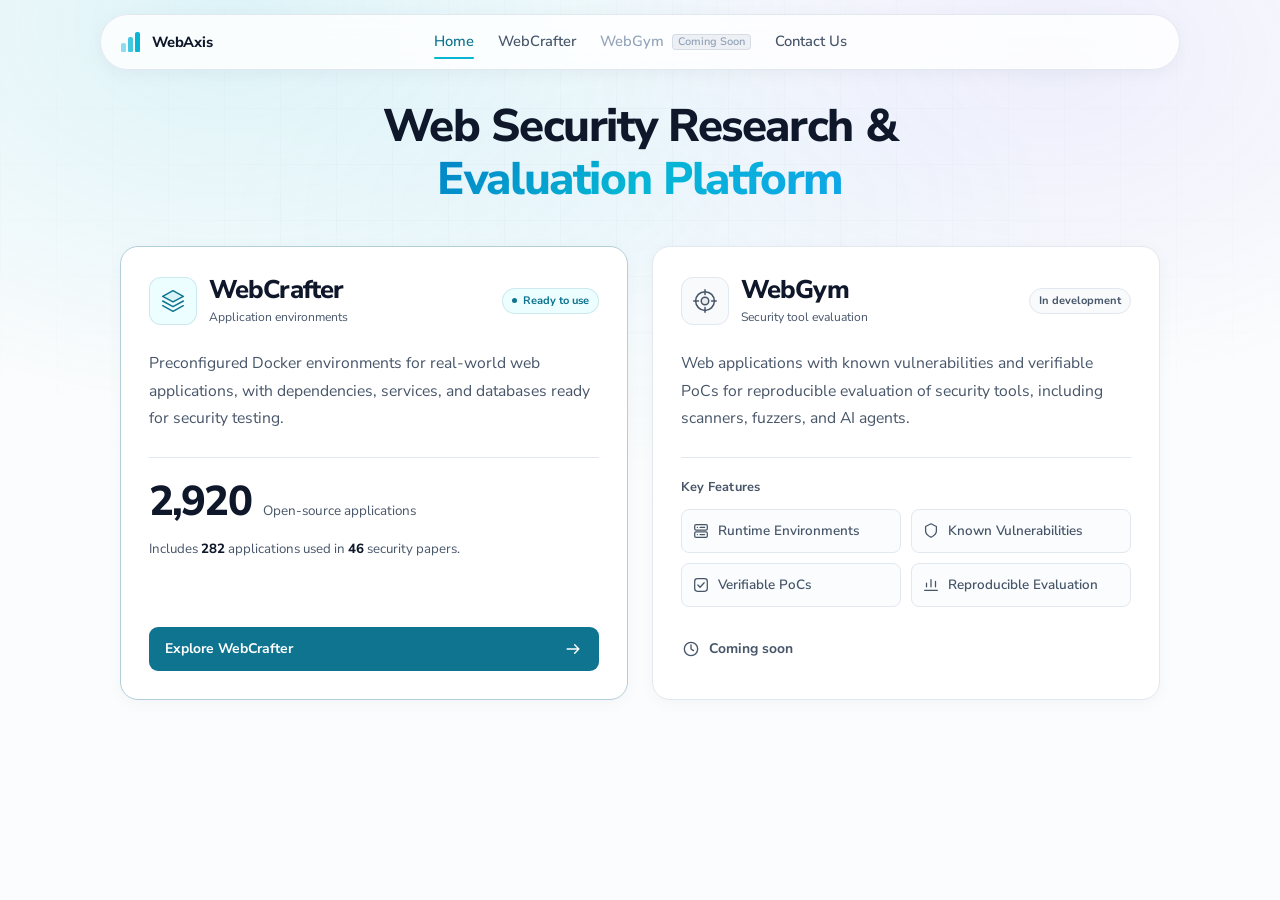
==== index.html @ 9b92aa92 "feat: publish WebAxis platform official website" ====
<!DOCTYPE html>
<html lang="en" data-theme="light">
  <head>
    <meta charset="utf-8" />
    <meta name="viewport" content="width=device-width, initial-scale=1" />
    <meta name="description" content="WebAxis: Application runtime environments and security evaluation tools for web security research." />
    <title>WebAxis</title>
    <link rel="icon" type="image/svg+xml" href="./assets/icons/favicon.svg" />
    <link rel="icon" type="image/png" sizes="32x32" href="./assets/icons/favicon-32x32.png" />
    <link rel="icon" type="image/png" sizes="16x16" href="./assets/icons/favicon-16x16.png" />
    <link rel="shortcut icon" href="./favicon.ico" />
    <link rel="preconnect" href="https://fonts.googleapis.com" />
    <link rel="preconnect" href="https://fonts.gstatic.com" crossorigin />
    <link href="https://fonts.googleapis.com/css2?family=Fira+Code:wght@400..700&family=Nunito+Sans:ital,opsz,wght@0,6..12,300..800;1,6..12,300..800&display=swap" rel="stylesheet" />
    <link rel="stylesheet" href="./css/style.css" />
  </head>
  <body>
    <a class="skip-link" href="#platforms">Skip to core platforms</a>

    <header class="topbar page-width">
      <a class="brand" href="./index.html" aria-label="Home">
        <span class="brand-mark" aria-hidden="true"><i></i><i></i><i></i></span>
        <span>
          <strong>WebAxis</strong>
        </span>
      </a>
      <nav class="main-nav" aria-label="Main navigation">
        <a class="nav-link active" href="./index.html">Home</a>

        <a class="nav-link" href="./crafter/index.html">WebCrafter</a>

        <!-- WebGym: Coming Soon -->
        <span class="nav-link nav-link-disabled" aria-disabled="true">
          <span>WebGym</span>
          <small class="nav-soon-badge">Coming Soon</small>
        </span>

        <a class="nav-link" href="./about.html">Contact Us</a>
      </nav>
    </header>

    <main id="top">
      <!-- Ultra-Concise Portal Hero & Dual Platform Launchpad -->
      <section class="hero portal-hero" id="overview">
        <div class="page-width">
          <h1>Web Security Research & <span class="hero-accent">Evaluation Platform</span></h1>

          <section class="platform-grid" id="platforms" aria-label="Research platforms">
            <article class="platform-card platform-card-crafter" aria-labelledby="platform-crafter-title">
              <div class="platform-card-head">
                <div class="platform-identity">
                  <span class="platform-icon" aria-hidden="true">
                    <svg viewBox="0 0 32 32" fill="none" stroke="currentColor" stroke-width="1.6" stroke-linecap="round" stroke-linejoin="round">
                      <path d="m16 5 11 6-11 6-11-6 11-6Z" fill="currentColor" fill-opacity=".08"/>
                      <path d="m5 16 11 6 11-6M5 21l11 6 11-6"/>
                    </svg>
                  </span>
                  <div>
                    <h2 class="platform-name" id="platform-crafter-title">WebCrafter</h2>
                    <p class="platform-kind">Application environments</p>
                  </div>
                </div>
                <span class="platform-status platform-status-ready">
                  <i aria-hidden="true"></i><span>Ready to use</span>
                </span>
              </div>
              <p class="platform-description">Preconfigured Docker environments for real-world web applications, with dependencies, services, and databases ready for security testing.</p>
              <div class="platform-details">
                <div class="platform-scale">
                  <strong>2,920</strong>
                  <span>Open-source applications</span>
                </div>
                <p class="platform-coverage">Includes <strong>282</strong> applications used in <strong>46</strong> security papers.</p>
              </div>
              <a class="platform-link" href="./crafter/index.html">
                <span>Explore WebCrafter</span>
                <svg aria-hidden="true" viewBox="0 0 24 24" fill="none" stroke="currentColor" stroke-width="1.7" stroke-linecap="round" stroke-linejoin="round"><path d="M5 12h14m-5-5 5 5-5 5"/></svg>
              </a>
            </article>

            <article class="platform-card platform-card-gym" aria-labelledby="platform-gym-title">
              <div class="platform-card-head">
                <div class="platform-identity">
                  <span class="platform-icon" aria-hidden="true">
                    <svg viewBox="0 0 32 32" fill="none" stroke="currentColor" stroke-width="1.6" stroke-linecap="round" stroke-linejoin="round">
                      <path d="M16 4v5m0 14v5M4 16h5m14 0h5"/>
                      <circle cx="16" cy="16" r="10"/><circle cx="16" cy="16" r="4" fill="currentColor" fill-opacity=".08"/>
                    </svg>
                  </span>
                  <div>
                    <h2 class="platform-name" id="platform-gym-title">WebGym</h2>
                    <p class="platform-kind">Security tool evaluation</p>
                  </div>
                </div>
                <span class="platform-status">In development</span>
              </div>
              <p class="platform-description">Web applications with known vulnerabilities and verifiable PoCs for reproducible evaluation of security tools, including scanners, fuzzers, and AI agents.</p>
              <div class="platform-details">
                <p class="platform-detail-label">Key Features</p>
                <ul class="platform-capabilities">
                  <li><svg aria-hidden="true" viewBox="0 0 20 20" fill="none" stroke="currentColor" stroke-width="1.4" stroke-linecap="round" stroke-linejoin="round"><rect x="3" y="3" width="14" height="6" rx="1.5"/><rect x="3" y="11" width="14" height="6" rx="1.5"/><path d="M6 6h.01M9 6h5M6 14h.01M9 14h5"/></svg><span>Runtime Environments</span></li>
                  <li><svg aria-hidden="true" viewBox="0 0 20 20" fill="none" stroke="currentColor" stroke-width="1.4" stroke-linecap="round" stroke-linejoin="round"><path d="m10 2 6 3v5c0 4-6 7-6 7s-6-3-6-7V5l6-3Z"/></svg><span>Known Vulnerabilities</span></li>
                  <li><svg aria-hidden="true" viewBox="0 0 20 20" fill="none" stroke="currentColor" stroke-width="1.4" stroke-linecap="round" stroke-linejoin="round"><rect x="3" y="3" width="14" height="14" rx="3"/><path d="m6.5 10 2.5 2.5 4.5-5"/></svg><span>Verifiable PoCs</span></li>
                  <li><svg aria-hidden="true" viewBox="0 0 20 20" fill="none" stroke="currentColor" stroke-width="1.4" stroke-linecap="round" stroke-linejoin="round"><path d="M3 16h14M5 12V8m5 4V4m5 8V6"/></svg><span>Reproducible Evaluation</span></li>
                </ul>
              </div>
              <div class="platform-pending">
                <svg aria-hidden="true" viewBox="0 0 24 24" fill="none" stroke="currentColor" stroke-width="1.6" stroke-linecap="round" stroke-linejoin="round"><circle cx="12" cy="12" r="8"/><path d="M12 7v5l3 2"/></svg>
                <span>Coming soon</span>
              </div>
            </article>
          </section>
        </div>
      </section>
    </main>


    <script src="./data/crafterhub-data.js?v=a4b21edb624f"></script>
    <script src="./data/benchmark-data.js?v=259abdf1a1df"></script>
    <script src="./js/app.js"></script>
  </body>
</html>
---- css/style.css ----
:root {
  color-scheme: light;
  --font-sans: "Nunito Sans", -apple-system, BlinkMacSystemFont, "Segoe UI", Roboto, "Helvetica Neue", Arial, sans-serif;
  --font-mono: "Fira Code", ui-monospace, SFMono-Regular, Menlo, Monaco, Consolas, monospace;
  --accent: #06b6d4;
  --accent-strong: #0e7490;
  --accent-soft: #ecfeff;
  --accent-rgb: 6, 182, 212;
  --accent-glow: rgba(6, 182, 212, 0.16);
  --paper: #f8fafc;
  --bg: #fbfcfd;
  --surface: #ffffff;
  --surface-soft: #e2e8f0;
  --line: #e2e8f0;
  --line-strong: #cbd5e1;
  --ink: #0f172a;
  --ink-soft: #475569;
  --ink-faint: #94a3b8;
  --blue: #0284c7;
  --blue-dark: #0369a1;
  --green: #059669;
  --green-soft: #ecfdf5;
  --amber: #d97706;
  --amber-soft: #fffbeb;
  --accent-red: #e11d48;
  --shadow: 0 4px 20px -2px rgba(15, 23, 42, 0.05);
  --shadow-lg: 0 12px 32px -4px rgba(15, 23, 42, 0.08);
  --card-radius: 14px;
}

[data-theme="dark"] {
  color-scheme: dark;
  --accent: #06b6d4;
  --accent-strong: #22d3ee;
  --accent-soft: rgba(6, 182, 212, 0.16);
  --accent-glow: rgba(34, 211, 238, 0.22);
  --paper: #0a1120;
  --bg: #0a1120;
  --surface: #111a2c;
  --surface-soft: #162238;
  --line: #1e293b;
  --line-strong: #334155;
  --ink: #f1f5f9;
  --ink-soft: #94a3b8;
  --ink-faint: #64748b;
  --blue: #38bdf8;
  --blue-dark: #0284c7;
  --green: #34d399;
  --green-soft: rgba(52, 211, 153, 0.14);
  --amber: #fbbf24;
  --amber-soft: rgba(251, 191, 36, 0.14);
  --accent-red: #fb7185;
  --shadow: 0 4px 24px -2px rgba(0, 0, 0, 0.45);
  --shadow-lg: 0 14px 38px -4px rgba(0, 0, 0, 0.65);
}

* { box-sizing: border-box; }
html { scroll-behavior: smooth; }
html, body {
  overflow-x: clip;
}
body {
  display: flex;
  min-height: 100vh;
  flex-direction: column;
  margin: 0;
  background: var(--bg);
  color: var(--ink);
  font-family: var(--font-sans);
  line-height: 1.5;
  transition: background-color 200ms ease, color 200ms ease;
}
a { color: inherit; text-decoration: none; }
button, input, select { font: inherit; }
button, a { -webkit-tap-highlight-color: transparent; }
button { cursor: pointer; }
a:focus-visible, button:focus-visible, input:focus-visible, select:focus-visible { outline: 3px solid rgba(6, 182, 212, 0.35); outline-offset: 3px; }
.page-width { width: min(1080px, calc(100% - 48px)); margin-inline: auto; }
.skip-link { position: fixed; top: -48px; left: 18px; z-index: 60; padding: 8px 11px; border-radius: 6px; background: var(--ink); color: var(--surface); font-size: 0.82rem; }
.skip-link:focus { top: 18px; }

.topbar {
  position: sticky;
  top: 14px;
  z-index: 50;
  display: grid;
  grid-template-columns: minmax(max-content, 1fr) auto minmax(0, 1fr);
  min-height: 56px;
  align-items: center;
  gap: 22px;
  padding: 0 20px;
  border: 1px solid var(--line);
  border-radius: 9999px;
  background: color-mix(in srgb, var(--surface) 82%, transparent);
  box-shadow: var(--shadow);
  backdrop-filter: blur(16px);
  -webkit-backdrop-filter: blur(16px);
  transition: background-color 200ms ease, border-color 200ms ease, box-shadow 200ms ease;
}
.brand { display: inline-flex; align-items: center; justify-self: start; gap: 9px; flex-shrink: 0; }
.brand strong { display: block; font-size: 0.92rem; font-weight: 750; line-height: 1.15; letter-spacing: -0.015em; }
.brand small { display: block; margin-top: 3px; color: var(--accent-strong); font-size: 0.65rem; font-weight: 650; letter-spacing: 0.04em; line-height: 1.15; }
.brand-mark { display: inline-flex; width: 22px; height: 20px; align-items: flex-end; gap: 2px; }
.brand-mark i { display: block; width: 5px; border-radius: 2px 2px 1px 1px; background: var(--accent); transition: background 200ms ease; }
.brand-mark i:nth-child(1) { height: 9px; opacity: 0.45; }
.brand-mark i:nth-child(2) { height: 15px; opacity: 0.75; }
.brand-mark i:nth-child(3) { height: 20px; }
.main-nav { display: flex; align-items: center; justify-self: center; gap: 24px; color: var(--ink-soft); font-size: 0.92rem; font-weight: 550; }
.nav-link {
  position: relative;
  display: inline-flex;
  align-items: center;
  gap: 5px;
  padding: 8px 0;
  color: var(--ink-soft);
  text-decoration: none;
  font-size: 0.92rem;
  font-weight: 550;
  line-height: 1.2;
  transition: color 150ms ease;
  cursor: pointer;
}
.nav-link::after {
  content: "";
  position: absolute;
  bottom: 0;
  left: 0;
  width: 0%;
  height: 2px;
  background: var(--accent);
  border-radius: 9999px;
  transition: width 220ms cubic-bezier(0.16, 1, 0.3, 1);
}
.nav-link[href]:hover,
.nav-link.active {
  color: var(--accent-strong);
}
.nav-link[href]:hover::after,
.nav-link.active::after {
  width: 100%;
}
.nav-link-disabled {
  color: var(--ink-faint);
  cursor: default;
}
.nav-soon-badge {
  font-size: 0.68rem;
  font-weight: 600;
  line-height: 1;
  padding: 2px 5px;
  border-radius: 4px;
  background: rgba(148, 163, 184, 0.15);
  border: 1px solid rgba(148, 163, 184, 0.25);
  color: var(--ink-faint);
  margin-left: 3px;
  vertical-align: middle;
}

.hero {
  position: relative;
  width: 100%;
  padding: 80px 0 64px;
  text-align: center;
  overflow: visible;
}

/* Background ambient light mesh & blueprint grid - Full-Bleed Viewport Canvas */
.hero::before {
  content: "";
  position: absolute;
  inset: -120px 0 -80px 0;
  background:
    radial-gradient(55rem 38rem at 18% 10%, rgba(6, 182, 212, 0.12), transparent 65%),
    radial-gradient(50rem 34rem at 82% 14%, rgba(99, 102, 241, 0.09), transparent 60%),
    radial-gradient(40rem 26rem at 50% 32%, rgba(14, 165, 233, 0.05), transparent 65%);
  mask-image: linear-gradient(to bottom, black 55%, transparent 100%);
  -webkit-mask-image: linear-gradient(to bottom, black 55%, transparent 100%);
  pointer-events: none;
  z-index: 0;
}

.hero::after {
  content: "";
  position: absolute;
  inset: -60px 0 0 0;
  background-image: 
    linear-gradient(to right, rgba(148, 163, 184, 0.045) 1px, transparent 1px),
    linear-gradient(to bottom, rgba(148, 163, 184, 0.045) 1px, transparent 1px);
  background-size: 56px 56px;
  mask-image: radial-gradient(ellipse 85% 60% at 50% 30%, #000 20%, transparent 80%);
  -webkit-mask-image: radial-gradient(ellipse 85% 60% at 50% 30%, #000 20%, transparent 80%);
  pointer-events: none;
  z-index: 0;
}

[data-theme="dark"] .hero::before {
  background:
    radial-gradient(60rem 42rem at 18% 8%, rgba(6, 182, 212, 0.18), transparent 65%),
    radial-gradient(54rem 38rem at 82% 12%, rgba(129, 140, 248, 0.15), transparent 60%),
    radial-gradient(42rem 30rem at 50% 28%, rgba(34, 211, 238, 0.07), transparent 65%);
}

[data-theme="dark"] .hero::after {
  background-image: 
    linear-gradient(to right, rgba(255, 255, 255, 0.025) 1px, transparent 1px),
    linear-gradient(to bottom, rgba(255, 255, 255, 0.025) 1px, transparent 1px);
}

.hero > * {
  position: relative;
  z-index: 1;
}

.hero-badge {
  display: none !important;
}

.eyebrow, .kicker, .card-kicker { margin: 0; color: var(--accent-strong); font-size: 0.76rem; font-weight: 700; letter-spacing: 0.06em; text-transform: uppercase; }
h1, h2, h3, p { margin-top: 0; }
h1 {
  max-width: 820px;
  margin: 0 auto 16px;
  font-size: 2.85rem;
  font-weight: 800;
  letter-spacing: -0.03em;
  line-height: 1.16;
  color: var(--ink);
}
.hero-accent {
  background: linear-gradient(135deg, #0284c7 0%, #06b6d4 50%, #0ea5e9 100%);
  -webkit-background-clip: text;
  -webkit-text-fill-color: transparent;
  display: inline-block;
}
[data-theme="dark"] .hero-accent {
  background: linear-gradient(135deg, #38bdf8 0%, #22d3ee 50%, #67e8f9 100%);
  -webkit-background-clip: text;
  -webkit-text-fill-color: transparent;
}
.hero-accent.gym-accent {
  background: linear-gradient(135deg, #059669 0%, #0d9488 50%, #06b6d4 100%);
  -webkit-background-clip: text;
  -webkit-text-fill-color: transparent;
  display: inline-block;
}
[data-theme="dark"] .hero-accent.gym-accent {
  background: linear-gradient(135deg, #34d399 0%, #2dd4bf 50%, #38bdf8 100%);
  -webkit-background-clip: text;
  -webkit-text-fill-color: transparent;
}
h2 { max-width: 680px; margin: 7px 0 0; font-size: 1.95rem; font-weight: 700; letter-spacing: -0.02em; line-height: 1.2; }
.hero-lead { max-width: 700px; margin: 0 auto; color: var(--ink-soft); font-size: 1.15rem; line-height: 1.75; font-weight: 450; }
.hero-context {
  max-width: 780px;
  margin: 32px auto 0;
  color: var(--ink-soft);
  font-size: 1.02rem;
  line-height: 1.88;
  text-align: left;
}
.hero-context p { margin: 0; }
.hero-context p + p { margin-top: 18px; }
.hero-context strong,
.hero-context b {
  font-weight: 650;
  color: var(--ink);
}
.hero-actions { display: flex; flex-wrap: wrap; justify-content: center; gap: 14px; margin-top: 30px; }
.hero-action {
  display: inline-flex;
  min-height: 44px;
  align-items: center;
  gap: 8px;
  padding: 0 22px;
  border-radius: 9999px;
  font-size: 0.92rem;
  font-weight: 650;
  transition: all 180ms ease;
}
.hero-action span { font-size: 1rem; }
.hero-action-primary {
  border: 1px solid var(--accent);
  background: var(--accent);
  color: #fff;
  box-shadow: 0 2px 12px rgba(6, 182, 212, 0.28);
}
.hero-action-primary:hover {
  border-color: var(--accent-strong);
  background: var(--accent-strong);
  box-shadow: 0 4px 18px rgba(6, 182, 212, 0.42);
  transform: translateY(-1px);
}
.hero-action-secondary {
  background: var(--surface);
  color: var(--ink-soft);
  border: 1px solid var(--line);
  box-shadow: 0 1px 3px rgba(0, 0, 0, 0.03);
}
.hero-action-secondary:hover {
  border-color: var(--line-strong);
  background: var(--surface-soft);
  color: var(--ink);
  transform: translateY(-1px);
}

.subpage-hero {
  position: relative;
  padding: 48px 0 16px;
  background: radial-gradient(circle at 50% -25%, var(--accent-glow) 0%, transparent 60%);
}
.subpage-hero h1 { margin: 12px 0 10px; font-size: 2.4rem; letter-spacing: -0.025em; }
.subpage-hero .hero-lead { margin: 0; max-width: 840px; font-size: 1.05rem; line-height: 1.75; text-align: left; color: var(--ink-soft); }
.back-link { display: inline-flex; margin-bottom: 27px; color: var(--accent-strong); font-size: 0.85rem; font-weight: 600; }
.back-link:hover { text-decoration: underline; }

/* Scope Section: Connected fluid layout */
.scope-section {
  padding: 32px 0 80px;
  margin-top: 16px;
}
.scope-heading {
  text-align: center;
  max-width: 860px;
  margin: 0 auto 36px;
}
.scope-heading .kicker {
  display: inline-block;
  letter-spacing: 0.08em;
  margin-bottom: 6px;
}
.scope-heading h2 {
  max-width: none;
  margin: 0 0 10px;
  font-size: 2.1rem;
  font-weight: 750;
  letter-spacing: -0.025em;
  color: var(--ink);
}
.scope-heading .section-intro {
  max-width: 780px;
  margin: 0 auto;
  color: var(--ink-soft);
  font-size: 1rem;
  line-height: 1.6;
}

/* Scope Cards: Dual-Color Identity */
.scope-grid {
  display: grid;
  max-width: 960px;
  grid-template-columns: repeat(2, minmax(0, 1fr));
  gap: 24px;
  margin: 0 auto;
  text-align: left;
}
.scope-card {
  display: flex;
  flex-direction: column;
  min-height: 290px;
  padding: 26px 28px;
  border: 1px solid var(--line);
  border-radius: 20px;
  background: var(--surface);
  color: var(--ink);
  transition: all 220ms cubic-bezier(0.4, 0, 0.2, 1);
  box-shadow: 0 1px 3px rgba(0, 0, 0, 0.03), 0 6px 20px -2px rgba(15, 23, 42, 0.04);
  position: relative;
  overflow: hidden;
}
.scope-card::before {
  content: "";
  position: absolute;
  top: 0;
  left: 0;
  right: 0;
  height: 3px;
  background: var(--card-accent);
  opacity: 0;
  transition: opacity 220ms ease;
}
.scope-card:hover {
  border-color: color-mix(in srgb, var(--card-accent) 45%, var(--line));
  box-shadow: 0 16px 36px -8px var(--card-glow);
  transform: translateY(-4px);
}
.scope-card:hover::before {
  opacity: 1;
}

/* Card A: Cyan Identity */
.scope-card.scope-a {
  --card-accent: #0284c7;
  --card-glow: rgba(2, 132, 199, 0.14);
  --card-badge-bg: rgba(6, 182, 212, 0.08);
  --card-badge-border: rgba(6, 182, 212, 0.22);
  --card-badge-color: #0e7490;
}
[data-theme="dark"] .scope-card.scope-a {
  --card-accent: #38bdf8;
  --card-glow: rgba(56, 189, 248, 0.18);
  --card-badge-bg: rgba(6, 182, 212, 0.14);
  --card-badge-border: rgba(34, 211, 238, 0.28);
  --card-badge-color: #67e8f9;
}

/* Card B: Violet Identity */
.scope-card.scope-b {
  --card-accent: #7c3aed;
  --card-glow: rgba(124, 58, 237, 0.14);
  --card-badge-bg: rgba(124, 58, 237, 0.08);
  --card-badge-border: rgba(124, 58, 237, 0.22);
  --card-badge-color: #6d28d9;
}
[data-theme="dark"] .scope-card.scope-b {
  --card-accent: #a78bfa;
  --card-glow: rgba(167, 139, 250, 0.18);
  --card-badge-bg: rgba(124, 58, 237, 0.14);
  --card-badge-border: rgba(167, 139, 250, 0.28);
  --card-badge-color: #c4b5fd;
}

/* Card GYM: Emerald Identity */
.scope-card.scope-gym {
  --card-accent: #059669;
  --card-glow: rgba(5, 150, 105, 0.14);
  --card-badge-bg: rgba(16, 185, 129, 0.08);
  --card-badge-border: rgba(16, 185, 129, 0.22);
  --card-badge-color: #047857;
}
[data-theme="dark"] .scope-card.scope-gym {
  --card-accent: #34d399;
  --card-glow: rgba(52, 211, 153, 0.18);
  --card-badge-bg: rgba(16, 185, 129, 0.14);
  --card-badge-border: rgba(52, 211, 153, 0.28);
  --card-badge-color: #6ee7b7;
}

.portal-card-header {
  display: flex;
  align-items: center;
  justify-content: space-between;
  gap: 12px;
}
.portal-card-tag {
  display: inline-flex;
  align-items: center;
  padding: 3px 10px;
  border-radius: 9999px;
  font-size: 0.74rem;
  font-weight: 700;
  letter-spacing: 0.02em;
  background: var(--card-badge-bg);
  color: var(--card-badge-color);
  border: 1px solid var(--card-badge-border);
  flex-shrink: 0;
}

.scope-badge {
  display: none !important;
}
.scope-card-title {
  margin: 0;
  font-size: 1.55rem;
  font-weight: 750;
  line-height: 1.25;
  letter-spacing: -0.02em;
  color: var(--ink);
}
.scope-description {
  margin: 12px 0 0;
  color: var(--ink-soft);
  font-size: 0.95rem;
  line-height: 1.68;
  flex: 1;
}
.scope-facts {
  display: grid;
  grid-template-columns: repeat(3, 1fr);
  gap: 12px;
  margin-top: 24px;
  padding-top: 18px;
  border-top: 1px solid var(--line);
}
.scope-facts span {
  display: flex;
  flex-direction: column;
  gap: 4px;
}
.scope-facts strong.stat-num {
  font-size: 1.55rem;
  font-weight: 800;
  line-height: 1.1;
  font-family: var(--font-sans);
  letter-spacing: -0.025em;
  color: var(--card-accent);
}
.scope-facts small {
  color: var(--ink-faint);
  font-size: 0.78rem;
  font-weight: 500;
  white-space: nowrap;
}
.scope-action {
  display: inline-flex;
  align-items: center;
  gap: 6px;
  margin-top: 20px;
  font-size: 0.92rem;
  font-weight: 700;
  color: var(--card-accent);
  transition: gap 180ms ease;
}
.scope-action i {
  display: inline-block;
  font-style: normal;
  transition: transform 180ms ease;
}
.scope-card:hover .scope-action i {
  transform: translateX(4px);
}

.section.overview-section { padding-top: 18px; }
.overview-collection-list { border-top: 1px solid var(--line); }
.overview-collection-row { display: grid; grid-template-columns: 38px minmax(0, 1fr) auto 22px; align-items: center; gap: 15px; min-height: 82px; border-bottom: 1px solid var(--line); transition: background 150ms ease; }
.overview-collection-row:hover { background: var(--surface-soft); }
.overview-row-index { color: var(--accent-strong); font-size: 0.82rem; font-family: var(--font-mono); font-weight: 700; }
.overview-row-copy { display: grid; gap: 4px; min-width: 0; }
.overview-row-copy strong { font-size: 1.02rem; font-weight: 650; }
.overview-row-copy small { overflow: hidden; color: var(--ink-soft); font-size: 0.86rem; text-overflow: ellipsis; white-space: nowrap; }
.overview-row-stat { color: var(--ink-soft); font-size: 0.82rem; white-space: nowrap; }
.overview-row-arrow { color: var(--accent); font-size: 1.1rem; }
.feature-band.overview-feature { padding-top: 3px; }
.overview-more { display: inline-flex; align-items: center; gap: 7px; margin-top: 20px; color: var(--accent-strong); font-size: 0.88rem; font-weight: 600; }
.overview-more:hover { text-decoration: underline; }

.section { padding: 66px 0; }
.section-heading { display: flex; align-items: end; justify-content: space-between; gap: 34px; margin-bottom: 25px; }
.section-intro { max-width: 380px; margin: 0; color: var(--ink-soft); font-size: 0.95rem; line-height: 1.65; }
.paper-section { padding-top: 16px; }
.paper-heading { margin-bottom: 20px; }.paper-heading h2 { font-size: 1.55rem; font-weight: 650; }
.benchmark-summary { margin-bottom: 33px; padding-bottom: 22px; border-bottom: 1px solid var(--line); }
.benchmark-summary p { max-width: 820px; margin: 0; color: var(--ink-soft); font-size: 0.95rem; line-height: 1.75; }
.benchmark-chooser { margin-top: 0; padding-top: 0; border-top: 0; }.benchmark-chooser-heading { display: flex; align-items: end; justify-content: space-between; gap: 16px; margin-bottom: 12px; }.benchmark-chooser-heading h3 { margin: 5px 0 0; font-size: 1.18rem; font-weight: 650; }.benchmark-chooser-heading > span { color: var(--ink-faint); font-size: 0.76rem; }.benchmark-featured { display: grid; overflow: hidden; border-top: 1px solid var(--line); border-bottom: 1px solid var(--line); background: transparent; }.benchmark-featured-card { position: relative; display: grid; grid-template-columns: 84px minmax(0, 1fr) auto 22px; grid-template-rows: auto; min-height: 72px; align-items: center; column-gap: 16px; padding: 13px 4px; border: 0; border-radius: 0; background: transparent; color: var(--ink); text-align: left; transition: background 150ms ease, box-shadow 150ms ease; }.benchmark-featured-card + .benchmark-featured-card { border-top: 1px solid var(--line); }.benchmark-featured-card:hover { background: var(--surface-soft); }.benchmark-featured-card.active { background: transparent; box-shadow: inset 2px 0 var(--accent); }.benchmark-featured-card:focus-visible { outline: 3px solid rgba(7, 152, 179, 0.2); outline-offset: -3px; }.benchmark-featured-label { color: var(--ink-faint); font-size: 0.76rem; }.benchmark-featured-card strong { margin: 0; font-size: 1.05rem; font-weight: 650; }.benchmark-featured-card small { margin: 0; color: var(--ink-soft); font-size: 0.82rem; white-space: nowrap; }.benchmark-featured-arrow { position: static; justify-self: end; color: var(--accent); font-size: 1rem; }.benchmark-picker { display: grid; grid-template-columns: 84px minmax(0, 1fr); align-items: center; gap: 16px; width: 100%; margin: 0; padding: 11px 4px; border-bottom: 1px solid var(--line); background: transparent; }.benchmark-picker label { color: var(--ink-soft); font-size: 0.82rem; }.benchmark-picker select { justify-self: end; min-width: 210px; max-width: 350px; border: 0; background: transparent; color: var(--ink); font-size: 0.86rem; font-weight: 600; outline: 0; }
.benchmark-tabs { display: flex; gap: 22px; overflow-x: auto; border-bottom: 1px solid var(--line); scrollbar-width: thin; }.benchmark-tab { position: relative; flex: 0 0 auto; min-height: 45px; padding: 0 1px; border: 0; background: none; color: var(--ink-faint); font-size: 0.92rem; font-weight: 650; white-space: nowrap; }.benchmark-tab::after { position: absolute; right: 0; bottom: -1px; left: 0; height: 2px; background: var(--ink); content: ""; transform: scaleX(0); transition: transform 150ms ease; }.benchmark-tab:hover, .benchmark-tab.active { color: var(--ink); }.benchmark-tab.active::after { transform: scaleX(1); }.benchmark-tab span { margin-left: 5px; color: var(--ink-faint); font-size: 0.78rem; font-weight: 500; }
.benchmark-context {
  display: flex;
  align-items: flex-start;
  justify-content: space-between;
  gap: 16px;
  padding: 19px 0 14px;
}
.benchmark-context-copy {
  min-width: 0;
  flex: 1;
}
.benchmark-paper-meta {
  display: flex;
  align-items: center;
  gap: 8px;
  margin-bottom: 5px;
}
.benchmark-paper-badge {
  display: inline-flex;
  align-items: center;
  padding: 3px 9px;
  border-radius: 6px;
  background: linear-gradient(180deg, #f0fdfa 0%, #ccfbf1 100%);
  border: 1px solid rgba(13, 148, 136, 0.25);
  font-size: 0.78rem;
  font-weight: 700;
  color: #0f766e;
}
.benchmark-paper-tag {
  font-size: 0.72rem;
  color: #94a3b8;
  font-weight: 600;
  letter-spacing: 0.04em;
  white-space: nowrap;
}
.benchmark-paper-title {
  margin: 0 0 6px;
  font-size: 1.28rem;
  font-weight: 750;
  line-height: 1.35;
  color: var(--ink);
  letter-spacing: -0.015em;
}
.benchmark-context p {
  margin: 0;
  font-size: 1.25rem;
  font-weight: 650;
}
.benchmark-context small {
  display: block;
  max-width: 760px;
  margin-top: 5px;
  color: var(--ink-soft);
  font-size: 0.88rem;
  line-height: 1.6;
}
.benchmark-context small:empty,
.benchmark-context small[hidden] {
  display: none !important;
}
.benchmark-context > span {
  flex: 0 0 auto;
  color: var(--ink-faint);
  font-size: 0.82rem;
  padding-top: 6px;
}
.benchmark-grid { display: grid; grid-template-columns: repeat(3, minmax(0, 1fr)); gap: 10px; }
.benchmark-card { display: grid; grid-template-columns: auto 1fr; column-gap: 10px; min-height: 170px; padding: 15px; border: 1px solid var(--line); border-radius: 8px; background: var(--surface); transition: border-color 150ms ease, box-shadow 150ms ease; }.benchmark-card:hover { border-color: var(--line-strong); box-shadow: var(--shadow); }.benchmark-card.is-link { cursor: pointer; }.benchmark-card.is-link:focus-visible { border-color: var(--blue); box-shadow: 0 0 0 3px rgba(0, 113, 227, 0.14); outline: 0; }.benchmark-number { color: var(--ink-faint); font-size: 0.78rem; }.benchmark-card h3 { margin: 0; font-size: 1.18rem; font-weight: 650; line-height: 1.18; }.benchmark-repo { display: block; grid-column: 2; overflow: hidden; margin-top: 4px; color: var(--blue); font-size: 0.82rem; text-overflow: ellipsis; white-space: nowrap; }.benchmark-repo:hover { text-decoration: underline; }.benchmark-version { display: grid; grid-column: 1 / -1; grid-template-columns: 1fr 1fr; gap: 10px; margin-top: 14px; }.benchmark-version span { display: block; color: var(--ink-faint); font-size: 0.72rem; }.benchmark-version strong { display: block; overflow: hidden; margin-top: 3px; font-size: 0.86rem; font-weight: 600; text-overflow: ellipsis; white-space: nowrap; }.benchmark-environment { display: flex; grid-column: 1 / -1; align-items: center; gap: 6px; align-self: end; margin-top: 9px; color: var(--green); font-size: 0.78rem; }.benchmark-environment::before { width: 6px; height: 6px; flex: 0 0 auto; border-radius: 50%; background: currentColor; content: ""; }.benchmark-environment.unavailable { color: var(--ink-faint); }.benchmark-environment-action { margin-left: auto; color: var(--blue); font-size: 0.76rem; }

.stage-grid { display: grid; grid-template-columns: repeat(3, minmax(0, 1fr)); gap: 10px; }.stage-card { position: relative; display: grid; grid-template-columns: auto 1fr; gap: 13px; min-height: 190px; padding: 18px; border: 1px solid var(--line); border-radius: 8px; background: var(--surface); }.stage-index { color: var(--ink-faint); font-size: 0.8rem; }.stage-content h3 { margin: 8px 0 9px; font-size: 1.28rem; font-weight: 650; }.stage-content > p:not(.card-kicker) { margin-bottom: 15px; color: var(--ink-soft); font-size: 0.92rem; line-height: 1.65; }.stage-meta { align-self: end; color: var(--ink-faint); font-size: 0.76rem; }.stage-arrow { position: absolute; right: 16px; bottom: 14px; color: var(--blue); font-size: 0.95rem; }

.feature-band { display: grid; grid-template-columns: 0.9fr 1.1fr; gap: 48px; align-items: center; padding: 0 0 68px; }.feature-copy > p:not(.kicker) { max-width: 430px; margin-top: 15px; color: var(--ink-soft); font-size: 1rem; line-height: 1.7; }.method-list { display: grid; margin-top: 22px; border-top: 1px solid var(--line); }.method-list > div { display: grid; grid-template-columns: 34px 1fr auto; align-items: center; gap: 8px; min-height: 45px; border-bottom: 1px solid var(--line); }.method-list span { color: var(--ink-faint); font-size: 0.78rem; }.method-list strong { font-size: 0.88rem; }.method-list small { color: var(--ink-faint); font-size: 0.78rem; }.feature-image { margin: 0; overflow: hidden; border-radius: 8px; background: #101010; }.feature-image img { display: block; width: 100%; max-height: 380px; object-fit: cover; object-position: top; }.feature-image figcaption { display: flex; align-items: center; justify-content: space-between; gap: 12px; padding: 13px 15px; color: #d2d2d7; font-size: 0.82rem; }.feature-image figcaption span { color: #a1a1a6; font-size: 0.72rem; }.feature-image figcaption strong { color: #f5f5f7; font-weight: 500; }

.catalog-section {
  padding-top: 0;
}

/* ==========================================================================
   Catalog High-Texture Precision Toolbar
   ========================================================================== */
.catalog-toolbar {
  position: relative;
  display: flex;
  flex-wrap: wrap;
  align-items: center;
  justify-content: space-between;
  gap: 12px;
  margin-bottom: 6px;
  padding: 10px 14px;
  background: linear-gradient(180deg, #ffffff 0%, #fcfdfe 100%);
  border: 1px solid rgba(15, 23, 42, 0.08);
  border-bottom: 1px solid rgba(15, 23, 42, 0.12);
  border-radius: 12px;
  box-shadow:
    0 1px 2px rgba(15, 23, 42, 0.04),
    0 4px 16px -2px rgba(15, 23, 42, 0.05),
    inset 0 1px 0 rgba(255, 255, 255, 0.95);
  transition: all 180ms ease;
}

/* Recessed Inset Search Box */
.search-box {
  display: flex;
  min-width: 240px;
  flex: 1 1 240px;
  max-width: 100%;
  align-items: center;
  gap: 9px;
  padding: 7px 12px;
  background: #f8fafc;
  border: 1px solid rgba(15, 23, 42, 0.09);
  border-top: 1px solid rgba(15, 23, 42, 0.13);
  border-radius: 8px;
  box-shadow: inset 0 1px 2px rgba(15, 23, 42, 0.05);
  transition: all 180ms cubic-bezier(0.4, 0, 0.2, 1);
  color: var(--ink-faint);
}

.search-box:focus-within {
  background: #ffffff;
  border-color: #06b6d4;
  box-shadow:
    0 0 0 3px rgba(6, 182, 212, 0.15),
    inset 0 1px 1px rgba(0, 0, 0, 0.02);
}

.search-box .search-icon {
  color: #64748b;
  flex-shrink: 0;
  display: flex;
  align-items: center;
}

.search-box span {
  font-size: 1.1rem;
  line-height: 1;
}

.search-box input {
  width: 100%;
  border: 0;
  outline: 0;
  background: transparent;
  color: #0f172a;
  font-size: 0.86rem;
  font-weight: 500;
}

.search-box input::placeholder {
  color: #94a3b8;
}

.search-box input::-webkit-search-cancel-button,
.search-box input::-webkit-search-decoration {
  -webkit-appearance: none;
  appearance: none;
  display: none;
}

.search-kbd {
  display: inline-flex;
  align-items: center;
  padding: 2px 6px;
  font-family: ui-monospace, SFMono-Regular, Menlo, monospace;
  font-size: 0.68rem;
  font-weight: 600;
  color: #94a3b8;
  background: #ffffff;
  border: 1px solid rgba(15, 23, 42, 0.08);
  border-radius: 4px;
  box-shadow: 0 1px 1px rgba(0, 0, 0, 0.04);
  flex-shrink: 0;
  pointer-events: none;
  user-select: none;
}

/* Tactile Control Actions */
.toolbar-actions {
  display: flex;
  flex: 1 1 auto;
  align-items: center;
  gap: 8px;
  flex-wrap: wrap;
}

.toolbar-menu {
  position: relative;
}

.toolbar-menu summary,
.sort-control {
  display: inline-flex;
  align-items: center;
  gap: 6px;
  padding: 7px 13px;
  background: linear-gradient(180deg, #ffffff 0%, #f8fafc 100%);
  border: 1px solid rgba(15, 23, 42, 0.09);
  border-bottom: 1px solid rgba(15, 23, 42, 0.15);
  border-radius: 8px;
  font-size: 0.83rem;
  font-weight: 580;
  color: #334155;
  cursor: pointer;
  list-style: none;
  box-shadow:
    0 1px 2px rgba(15, 23, 42, 0.04),
    inset 0 1px 0 rgba(255, 255, 255, 0.9);
  transition: all 160ms cubic-bezier(0.4, 0, 0.2, 1);
  white-space: nowrap;
  user-select: none;
}

.toolbar-menu summary::-webkit-details-marker {
  display: none;
}

.toolbar-menu summary::after {
  margin-left: 2px;
  color: #94a3b8;
  content: "⌄";
  font-size: 0.8rem;
  transition: transform 150ms ease;
}

.toolbar-menu[open] summary::after {
  transform: translateY(-1px);
}

.toolbar-menu summary:hover,
.sort-control:hover {
  background: #ffffff;
  border-color: rgba(15, 23, 42, 0.18);
  color: #0f172a;
  transform: translateY(-1px);
  box-shadow:
    0 3px 8px -1px rgba(15, 23, 42, 0.08),
    inset 0 1px 0 rgba(255, 255, 255, 1);
}

.toolbar-menu summary:active,
.sort-control:active {
  transform: translateY(0);
  background: #f1f5f9;
  box-shadow: inset 0 1px 2px rgba(0, 0, 0, 0.06);
}

.toolbar-menu[open] summary {
  background: #ffffff;
  border-color: #06b6d4;
  color: #0e7490;
  box-shadow: 0 0 0 2px rgba(6, 182, 212, 0.15);
}

.toolbar-menu.has-value summary {
  background: linear-gradient(180deg, #ecfeff 0%, #cffafe 100%);
  border: 1px solid rgba(6, 182, 212, 0.4);
  border-bottom-color: rgba(6, 182, 212, 0.6);
  color: #0e7490;
  box-shadow: 0 1px 2px rgba(6, 182, 212, 0.12);
}

.toolbar-menu-value {
  color: #64748b;
  font-size: 0.78rem;
  font-weight: 500;
}

.toolbar-menu.has-value .toolbar-menu-value {
  color: #0891b2;
  font-weight: 650;
}

/* Frosted Glass Floating Panel */
.toolbar-menu-panel {
  position: absolute;
  top: calc(100% + 8px);
  right: -4px;
  z-index: 70;
  width: 230px;
  padding: 14px 15px;
  border: 1px solid rgba(15, 23, 42, 0.1);
  border-radius: 12px;
  background: rgba(255, 255, 255, 0.97);
  backdrop-filter: blur(16px);
  -webkit-backdrop-filter: blur(16px);
  box-shadow:
    0 12px 36px -6px rgba(15, 23, 42, 0.16),
    0 2px 8px -1px rgba(15, 23, 42, 0.04),
    inset 0 1px 0 rgba(255, 255, 255, 0.85);
}

.toolbar-menu-panel .filter-group {
  gap: 9px;
}

.select-label {
  color: #64748b;
  font-size: 0.78rem;
}

.sort-control select {
  border: 0;
  background: transparent;
  color: #334155;
  font-size: 0.83rem;
  font-weight: 580;
  cursor: pointer;
  outline: 0;
  max-width: 140px;
  text-overflow: ellipsis;
  white-space: nowrap;
}

.toolbar-active-count {
  display: inline-flex;
  align-items: center;
  gap: 4px;
  color: var(--ink-faint);
  font-size: 0.78rem;
  white-space: nowrap;
  padding: 0 4px;
}

.toolbar-active-count b {
  color: var(--ink);
  font-weight: 600;
}

.clear-filters {
  display: inline-flex;
  align-items: center;
  width: max-content;
  padding: 6px 11px;
  border: 0;
  border-radius: 6px;
  background: transparent;
  color: #64748b;
  font-size: 0.8rem;
  font-weight: 600;
  cursor: pointer;
  transition: all 150ms ease;
}

.clear-filters[hidden],
.toolbar-active-count[hidden] {
  display: none !important;
}

.clear-filters:hover {
  background: #f1f5f9;
  color: #0f172a;
  text-decoration: none;
}

.filter-group {
  display: grid;
  gap: 9px;
}

.filter-group > p {
  margin: 0 0 4px;
  font-size: 0.78rem;
  font-weight: 650;
  color: var(--ink);
}

.filter-group label {
  display: flex;
  align-items: center;
  gap: 8px;
  color: var(--ink-soft);
  font-size: 0.85rem;
  cursor: pointer;
}

.filter-group input {
  accent-color: #06b6d4;
  cursor: pointer;
}

.status-dot {
  width: 7px;
  height: 7px;
  flex: 0 0 auto;
  border-radius: 50%;
}

.dot-green {
  background: var(--green);
}

.dot-amber {
  background: var(--amber);
}

.dot-gray {
  background: var(--ink-faint);
}

/* ==========================================================================
   Popular Quick Chips Bar
   ========================================================================== */
.quick-filter-bar {
  display: flex;
  align-items: center;
  gap: 5px;
  margin-bottom: 14px;
  overflow-x: auto;
  padding: 0 2px 2px;
  scrollbar-width: none;
  mask-image: linear-gradient(to right, black calc(100% - 24px), transparent 100%);
  -webkit-mask-image: linear-gradient(to right, black calc(100% - 24px), transparent 100%);
}

.quick-filter-bar::-webkit-scrollbar {
  display: none;
}

.quick-filter-label {
  display: none !important;
}

.quick-chip {
  display: inline-flex;
  align-items: center;
  gap: 4px;
  padding: 3px 9px;
  border-radius: 9999px;
  font-size: 0.71rem;
  font-weight: 550;
  line-height: 1.3;
  background: #ffffff;
  border: 1px solid rgba(15, 23, 42, 0.08);
  border-bottom: 1px solid rgba(15, 23, 42, 0.13);
  box-shadow: 0 1px 2px rgba(15, 23, 42, 0.03);
  color: #475569;
  cursor: pointer;
  transition: all 160ms ease;
  flex-shrink: 0;
  white-space: nowrap;
}

.quick-chip:hover {
  border-color: #06b6d4;
  color: #0e7490;
  transform: translateY(-1px);
  box-shadow: 0 3px 8px -1px rgba(6, 182, 212, 0.14);
}

.quick-chip.active {
  background: linear-gradient(180deg, #0f172a 0%, #1e293b 100%);
  border-color: #0f172a;
  color: #ffffff;
  box-shadow: 0 2px 6px rgba(15, 23, 42, 0.2);
}

.quick-chip .chip-count {
  font-size: 0.65rem;
  opacity: 0.7;
}

.quick-chip.active .chip-count {
  color: #38bdf8;
  opacity: 1;
}

/* Logical category separators in quick-chip row */
.quick-chip.quick-chip-stars-first {
  margin-left: 6px;
  position: relative;
}
.quick-chip.quick-chip-stars-first::before {
  content: "";
  position: absolute;
  left: -6px;
  top: 3px;
  bottom: 3px;
  width: 1px;
  background: rgba(15, 23, 42, 0.12);
}

.quick-chip[data-paper-chip="year:2025"],
.quick-chip[data-paper-chip="status:ready"] {
  margin-left: 5px;
  position: relative;
}
.quick-chip[data-paper-chip="year:2025"]::before,
.quick-chip[data-paper-chip="status:ready"]::before {
  content: "";
  position: absolute;
  left: -5px;
  top: 3px;
  bottom: 3px;
  width: 1px;
  background: rgba(15, 23, 42, 0.12);
}
.catalog-layout { display: block; }.filter-panel { display: none; }.catalog-results { min-width: 0; }
.catalog-results { min-width: 0; }.result-summary { display: flex; align-items: center; justify-content: space-between; gap: 12px; padding: 0 0 11px; color: var(--ink-soft); font-size: 0.85rem; }.view-note { color: var(--ink-faint); font-size: 0.75rem; }.app-grid { display: grid; grid-template-columns: repeat(3, minmax(0, 1fr)); gap: 10px; }.app-card { display: flex; min-height: 166px; flex-direction: column; justify-content: space-between; padding: 15px; border: 1px solid var(--line); border-radius: 8px; background: var(--surface); cursor: pointer; transition: border-color 150ms ease, box-shadow 150ms ease; }.app-card:hover, .app-card:focus-visible { border-color: var(--line-strong); box-shadow: var(--shadow); outline: 0; }.app-top { display: flex; align-items: flex-start; justify-content: space-between; gap: 10px; }.app-rank { color: var(--ink-faint); font-size: 0.78rem; }.status-pill { display: inline-flex; align-items: center; gap: 5px; padding: 3px 7px; border-radius: 5px; background: #e8f6ec; color: var(--green); font-size: 0.74rem; white-space: nowrap; }.status-pill::before { width: 5px; height: 5px; border-radius: 50%; background: currentColor; content: ""; }.status-pill.review { background: #fff0e5; color: var(--amber); }.status-pill.queued { background: var(--surface-soft); color: var(--ink-faint); }.app-card h3 { margin: 11px 0 5px; font-size: 1.12rem; font-weight: 650; line-height: 1.1; }.app-repo { overflow: hidden; color: var(--ink-soft); font-size: 0.8rem; text-overflow: ellipsis; white-space: nowrap; }.app-bottom { display: flex; align-items: center; justify-content: space-between; gap: 8px; margin-top: 13px; }.app-tags { display: flex; flex-wrap: wrap; gap: 4px; }.app-tag { padding: 3px 6px; border-radius: 4px; background: var(--surface-soft); color: var(--ink-faint); font-size: 0.72rem; }.app-stars { color: var(--ink-faint); font-size: 0.78rem; }.load-more { display: block; width: 100%; min-height: 44px; margin-top: 14px; border: 1px solid var(--line); border-radius: 7px; background: var(--surface); color: var(--blue); font-size: 0.88rem; font-weight: 600; }.load-more:hover { border-color: var(--line-strong); }.empty-state { grid-column: 1 / -1; padding: 34px; border: 1px solid var(--line); border-radius: 8px; color: var(--ink-soft); text-align: center; }.empty-state button { margin-top: 10px; border: 0; background: transparent; color: var(--blue); }

.detail-drawer { position: fixed; inset: 0; z-index: 40; visibility: hidden; pointer-events: none; overflow: hidden; }.detail-drawer.open { visibility: visible; pointer-events: auto; }.drawer-backdrop { position: absolute; inset: 0; background: rgba(0, 0, 0, 0.32); opacity: 0; transition: opacity 180ms ease; }.detail-drawer.open .drawer-backdrop { opacity: 1; }.drawer-panel { position: absolute; top: 0; right: 0; width: min(480px, 100%); height: 100%; padding: 42px 30px; overflow-y: auto; border-left: 1px solid var(--line); background: var(--surface); transform: translateX(100%); transition: transform 200ms ease; }.detail-drawer.open .drawer-panel { transform: translateX(0); }.drawer-close { position: absolute; top: 15px; right: 17px; width: 30px; height: 30px; border: 0; border-radius: 50%; background: var(--surface-soft); color: var(--ink-soft); font-size: 1.45rem; line-height: 1; }.drawer-title-row { display: flex; align-items: center; justify-content: space-between; gap: 12px; margin-top: 10px; }.drawer-title-row h2 { margin: 0; font-size: 1.9rem; }.drawer-description { margin: 16px 0 21px; color: var(--ink-soft); font-size: 0.95rem; line-height: 1.7; }.drawer-facts { display: grid; grid-template-columns: repeat(2, 1fr); gap: 1px; margin-bottom: 22px; overflow: hidden; border: 1px solid var(--line); border-radius: 7px; background: var(--line); }.drawer-fact { padding: 11px; background: var(--surface); }.drawer-fact span { display: block; color: var(--ink-faint); font-size: 0.72rem; }.drawer-fact strong { display: block; margin-top: 4px; font-size: 0.9rem; }.drawer-block { padding: 13px; border-radius: 7px; background: var(--surface-soft); }.drawer-block pre { margin: 9px 0 0; overflow-x: auto; color: var(--ink-soft); font-family: ui-monospace, SFMono-Regular, Menlo, monospace; font-size: 0.78rem; line-height: 1.6; white-space: pre-wrap; }.drawer-actions { display: flex; flex-wrap: wrap; gap: 8px; margin-top: 20px; }.button { display: inline-flex; min-height: 42px; align-items: center; justify-content: center; gap: 8px; padding: 0 16px; border: 0; border-radius: 7px; font-size: 0.88rem; font-weight: 600; }.button-primary { background: var(--ink); color: var(--surface); }.button-primary:hover { background: var(--ink-soft); }.button-quiet { background: var(--surface-soft); color: var(--ink); }.drawer-footnote { margin: 20px 0 0; color: var(--ink-faint); font-size: 0.76rem; }
.drawer-deploy-block { margin-bottom: 20px; padding: 14px 16px; border: 1px solid var(--line); border-radius: 9px; background: var(--surface-soft); box-shadow: inset 0 1px 2px rgba(0,0,0,0.02); }
.drawer-deploy-header { display: flex; align-items: center; justify-content: space-between; margin-bottom: 8px; }
.drawer-deploy-header .card-kicker { margin: 0; font-size: 0.72rem; font-weight: 700; letter-spacing: 0.06em; color: var(--ink-soft); }
.button-copy-cmd { display: inline-flex; align-items: center; gap: 5px; padding: 4px 10px; border: 1px solid var(--line); border-radius: 5px; background: var(--surface); color: var(--ink-soft); font-size: 0.75rem; font-weight: 600; cursor: pointer; transition: all 150ms ease; }
.button-copy-cmd:hover { border-color: var(--line-strong); color: var(--ink); background: var(--surface); }
.button-copy-cmd.is-copied, .button-primary.is-copied { border-color: rgba(34, 197, 94, 0.4) !important; background: #ecfdf5 !important; color: #059669 !important; }
[data-theme="dark"] .button-copy-cmd.is-copied, [data-theme="dark"] .button-primary.is-copied { border-color: rgba(34, 197, 94, 0.5) !important; background: rgba(16, 185, 129, 0.18) !important; color: #34d399 !important; }
.drawer-cmd-box { margin: 8px 0; padding: 11px 13px; border-radius: 7px; background: #0f172a; border: 1px solid rgba(255,255,255,0.08); overflow-x: auto; box-shadow: 0 2px 6px rgba(0,0,0,0.15); }
.drawer-cmd-box pre { margin: 0; font-family: ui-monospace, SFMono-Regular, Menlo, monospace; font-size: 0.8rem; line-height: 1.55; color: #38bdf8; white-space: pre-wrap; word-break: break-all; }
.drawer-deploy-meta { display: flex; flex-wrap: wrap; gap: 8px; margin-top: 10px; }
.drawer-meta-pill { flex: 1 1 180px; display: flex; flex-direction: column; gap: 2px; padding: 7px 11px; border-radius: 6px; background: var(--surface); border: 1px solid var(--line); font-size: 0.76rem; }
.drawer-meta-pill .meta-label { color: var(--ink-faint); font-size: 0.68rem; text-transform: uppercase; letter-spacing: 0.04em; }
.drawer-meta-pill .meta-val { font-weight: 600; color: var(--ink); font-family: ui-monospace, SFMono-Regular, Menlo, monospace; font-size: 0.78rem; }
.drawer-json-details { margin-bottom: 18px; }
.drawer-json-details summary { cursor: pointer; color: var(--ink-faint); font-size: 0.74rem; margin-bottom: 6px; user-select: none; font-weight: 600; }
.drawer-json-details summary:hover { color: var(--ink-soft); }

main { flex: 1 0 auto; }

.toolbar-menu.has-value summary { color: var(--ink); }
.app-grid { display: grid; grid-template-columns: repeat(4, minmax(0, 1fr)); gap: 10px; }
.app-card { min-height: 118px; padding: 12px 14px; border-color: color-mix(in srgb, var(--line) 82%, transparent); border-radius: 8px; transition: border-color 150ms ease, box-shadow 150ms ease, transform 150ms ease; }
.app-card:hover, .app-card:focus-visible { border-color: var(--line-strong); box-shadow: 0 4px 14px rgba(0, 0, 0, 0.045); transform: translateY(-1px); }
.app-card h3 { margin-top: 6px; margin-bottom: 3px; font-size: 1.08rem; font-weight: 650; line-height: 1.2; }
.app-repo { font-size: 0.8rem; }
.app-rank { font-size: 0.78rem; }
.status-pill { font-size: 0.74rem; padding: 3px 7px; }
.app-tag { font-size: 0.72rem; padding: 3px 7px; }
.app-stars { font-size: 0.78rem; }
.app-bottom { margin-top: 10px; }
.load-more { margin-top: 15px; border-radius: 9px; font-size: 0.88rem; min-height: 44px; }

@media (max-width: 1040px) {
  .app-grid { grid-template-columns: repeat(3, minmax(0, 1fr)); }
}
@media (max-width: 800px) {
  .app-grid { grid-template-columns: repeat(2, minmax(0, 1fr)); }
}
@media (max-width: 520px) {
  .app-grid { grid-template-columns: 1fr; }
}

/* Paper benchmark chooser: a quiet index instead of a boxed card group. */
.benchmark-chooser-heading { margin-bottom: 10px; }
.benchmark-chooser-heading > span { color: var(--ink-faint); font-size: 0.76rem; }
.benchmark-featured {
  display: grid;
  overflow: visible;
  border: 0;
  background: transparent;
}
.benchmark-featured:empty { display: none; }
.benchmark-featured-card {
  grid-template-columns: 84px minmax(0, 1fr) auto 18px;
  min-height: 68px;
  padding: 14px 0;
  border: 0;
  border-radius: 0;
  background: transparent;
  transition: color 150ms ease, transform 150ms ease;
}
.benchmark-featured-card + .benchmark-featured-card { border-top: 0; }
.benchmark-featured-card:hover {
  background: transparent;
  transform: translateX(2px);
}
.benchmark-featured-card.active { background: transparent; box-shadow: none; }
.benchmark-featured-card.active strong { color: var(--accent-dark); }
.benchmark-featured-card:focus-visible { outline: 2px solid rgba(7, 152, 179, 0.28); outline-offset: 3px; }
.benchmark-featured-label { color: var(--ink-faint); font-size: 0.76rem; }
.benchmark-featured-card strong { font-size: 1.05rem; transition: color 150ms ease; }
.benchmark-featured-card small { color: var(--ink-soft); font-size: 0.82rem; }
.benchmark-featured-arrow { color: var(--blue); font-size: 0.95rem; }
.benchmark-picker {
  grid-template-columns: minmax(0, 1fr) minmax(240px, 0.72fr);
  grid-template-rows: auto auto;
  gap: 5px 22px;
  margin-top: 3px;
  padding: 13px 0 0;
  border: 0;
  background: transparent;
}
.benchmark-picker-label { display: flex; grid-column: 1; grid-row: 1; align-items: baseline; gap: 9px; }
.benchmark-picker-label label { color: var(--ink-soft); font-size: 0.82rem; }
.benchmark-picker-label small { color: var(--ink-faint); font-size: 0.72rem; }
.benchmark-search { display: flex; grid-column: 1; grid-row: 2; min-width: 0; align-items: center; gap: 8px; color: var(--ink-faint); }
.benchmark-search span { font-size: 1.12rem; line-height: 1; }
.benchmark-search input { width: 100%; min-width: 0; padding: 0 0 4px; border: 0; border-bottom: 1px solid var(--line); outline: 0; background: transparent; color: var(--ink); font-size: 0.88rem; }
.benchmark-search input:focus { border-bottom-color: var(--ink); }
.benchmark-search input::placeholder { color: var(--ink-faint); }
.benchmark-picker select { grid-column: 2; grid-row: 1 / span 2; align-self: end; width: 100%; min-width: 0; max-width: none; padding: 0; border: 0; background: transparent; color: var(--ink); font-size: 0.86rem; font-weight: 600; outline: 0; }
.benchmark-picker select:disabled { color: var(--ink-faint); }
.benchmark-summary { margin-bottom: 28px; padding-bottom: 0; border-bottom: 0; }
.benchmark-featured-card + .benchmark-featured-card { border-top: 1px solid rgba(229, 229, 231, 0.58); }
.benchmark-chooser {
  margin-top: 24px;
  padding: 22px 24px 18px;
  border: 1px solid color-mix(in srgb, var(--line) 88%, transparent);
  border-radius: 14px;
  background: color-mix(in srgb, var(--surface-soft) 48%, var(--paper));
}
.benchmark-chooser-heading { margin-bottom: 13px; }
.benchmark-chooser-heading h3 { font-size: 1.18rem; }
@media (max-width: 1100px) {
  .catalog-toolbar .search-box,
  .catalog-toolbar .benchmark-search-wrapper {
    flex: 1 1 100%;
    max-width: none;
  }
}

@media (max-width: 900px) {
  h1 { font-size: 2.5rem; } h2 { font-size: 1.65rem; }
  .section-heading { display: block; }.section-intro { margin-top: 13px; }
  .benchmark-grid, .app-grid { grid-template-columns: repeat(2, minmax(0, 1fr)); }.stage-grid, .feature-band { grid-template-columns: 1fr; }.feature-band { gap: 30px; }
  .benchmark-summary { margin-bottom: 28px; }
}
@media (max-width: 700px) {
  .page-width { width: min(100% - 30px, 560px); }.topbar { min-height: 50px; }.main-nav { display: none; }
  .hero { padding: 56px 0 45px; text-align: left; } h1 { margin-inline: 0; font-size: 2.25rem; }.hero-lead { margin-inline: 0; font-size: 1.05rem; }.hero-context { margin-top: 22px; font-size: 0.95rem; line-height: 1.75; }.hero-actions { justify-content: flex-start; margin-top: 21px; }
  .scope-section { padding: 40px 0 48px; margin-top: 36px; }
  .scope-heading { margin-bottom: 24px; }
  .scope-heading h2 { font-size: 1.6rem; }
  .scope-heading .section-intro { font-size: 0.9rem; }
  .scope-grid { grid-template-columns: 1fr; gap: 9px; margin-top: 20px; }.scope-card { min-height: 0; padding: 17px; }.scope-card-title { margin-top: 0; }.scope-facts { margin-top: 14px; }
  .subpage-hero { padding: 35px 0 10px; }.subpage-hero h1 { font-size: 2.1rem; }.back-link { margin-bottom: 21px; }
  .overview-collection-row { grid-template-columns: 28px minmax(0, 1fr) 20px; align-items: start; gap: 9px 11px; min-height: 0; padding: 15px 0; }.overview-row-copy small { white-space: normal; }.overview-row-stat { grid-column: 2; grid-row: 2; }.overview-row-arrow { grid-column: 3; grid-row: 1 / span 2; align-self: center; }
  .section { padding: 52px 0; }.paper-section { padding-top: 4px; }.benchmark-summary { margin-bottom: 26px; padding-bottom: 17px; }.benchmark-chooser-heading { display: block; }.benchmark-chooser-heading > span { display: block; margin-top: 6px; }.benchmark-featured { grid-template-columns: 1fr; }.benchmark-featured-card { grid-template-columns: 72px minmax(0, 1fr) 18px; column-gap: 10px; min-height: 66px; padding: 11px 4px; }.benchmark-featured-card small { grid-column: 2; grid-row: 2; margin-top: 2px; font-size: 0.76rem; }.benchmark-featured-card strong { grid-column: 2; grid-row: 1; }.benchmark-featured-arrow { grid-column: 3; grid-row: 1 / span 2; }.benchmark-picker { grid-template-columns: 72px minmax(0, 1fr); gap: 10px; padding: 10px 4px; }.benchmark-picker-label { grid-column: 1; grid-row: 1 / span 2; }.benchmark-search { grid-column: 2; grid-row: 1; }.benchmark-picker select { grid-column: 2; grid-row: 2; width: 100%; }.benchmark-grid, .app-grid { grid-template-columns: 1fr; }.benchmark-context { align-items: start; padding-top: 16px; }.benchmark-context > span { padding-top: 3px; text-align: right; }
  .stage-card { min-height: 172px; }.feature-band { padding-bottom: 52px; }.feature-image figcaption { display: block; }.feature-image figcaption strong { display: block; margin-top: 5px; }
  .catalog-toolbar { display: flex; flex-direction: column; align-items: stretch; gap: 10px; padding: 10px 12px; }
  .search-box { max-width: none; min-width: 0; width: 100%; min-height: 38px; }
  .search-kbd { display: none !important; }
  .toolbar-actions { display: flex; flex-wrap: wrap; justify-content: flex-start; gap: 8px; margin-top: 0; }
  .toolbar-active-count { margin-left: auto; }
  .toolbar-menu-panel { top: calc(100% + 8px); right: auto; left: 0; width: min(240px, calc(100vw - 32px)); max-width: calc(100vw - 32px); }
  .catalog-layout { display: block; }
  .view-note { display: none; }
  .toolbar-actions .clear-filters { margin-left: auto; }
  .drawer-panel { padding: 39px 20px; }.drawer-title-row h2 { font-size: 1.7rem; }
}

@media (max-width: 700px) {
  .benchmark-featured-card { padding: 12px 0; }
  .benchmark-picker { padding: 12px 0 0; }
}

@media (max-width: 700px) {
  .benchmark-picker { grid-template-columns: 1fr; grid-template-rows: auto; gap: 9px; }
  .benchmark-picker-label { grid-column: 1; grid-row: auto; }
  .benchmark-search { grid-column: 1; grid-row: auto; }
  .benchmark-picker select { grid-column: 1; grid-row: auto; width: 100%; }
  .benchmark-chooser { margin-top: 20px; padding: 18px 16px 15px; border-radius: 12px; }
}

.benchmark-chooser-help {
  margin: -4px 0 9px;
  color: var(--ink-soft);
  font-size: 0.85rem;
  line-height: 1.6;
}
.benchmark-chooser-heading > span {
  display: inline-flex;
  align-items: center;
  min-height: 24px;
  padding: 4px 8px;
  border-radius: 6px;
  background: color-mix(in srgb, var(--accent) 9%, transparent);
  color: var(--accent-dark);
  font-size: 0.75rem;
  font-weight: 600;
}
.benchmark-featured-card.active {
  border-radius: 8px;
  background: color-mix(in srgb, var(--accent) 6%, transparent);
  box-shadow: inset 2px 0 var(--accent);
}
.benchmark-featured-card.active::after {
  position: absolute;
  top: 9px;
  right: 28px;
  color: var(--accent-dark);
  content: "当前选择";
  font-size: 0.7rem;
  font-weight: 650;
}
.benchmark-featured-card.active .benchmark-featured-label,
.benchmark-featured-card.active .benchmark-featured-arrow { color: var(--accent-dark); }
.benchmark-context-copy::before {
  display: none !important;
}

@media (max-width: 700px) {
  .benchmark-chooser-help { margin-top: 0; }
  .benchmark-chooser-heading > span { margin-top: 9px; }
  .benchmark-featured-card.active::after { top: 8px; right: 25px; }
}

/* Paper benchmarks: refine hierarchy without changing the page structure. */
.subpage-hero {
  padding-bottom: 22px;
}

.subpage-hero h1 {
  margin-top: 10px;
  letter-spacing: -0.035em;
}

.paper-section {
  padding-top: 10px;
}

.paper-heading {
  align-items: flex-start;
  margin-bottom: 17px;
}

.paper-heading h2 {
  letter-spacing: -0.022em;
}

.paper-heading .section-intro {
  padding-top: 4px;
  color: var(--ink-faint);
  font-size: 0.88rem;
}

.benchmark-summary {
  position: relative;
  max-width: 920px;
  margin-bottom: 30px;
  padding: 0 0 18px;
  border-bottom: 1px solid var(--line);
}

.benchmark-summary p {
  max-width: 880px;
  color: var(--ink-soft);
  font-size: 0.96rem;
  line-height: 1.75;
}

.benchmark-chooser {
  margin-top: 0;
  padding: 22px 24px 20px;
  border-color: #e7e8eb;
  border-radius: 16px;
  background: linear-gradient(135deg, #fafbfc 0%, #f7f8fa 100%);
  box-shadow: 0 1px 2px rgba(0, 0, 0, 0.018);
}

.benchmark-chooser-heading {
  align-items: flex-start;
  margin-bottom: 9px;
}

.benchmark-chooser-heading h3 {
  margin-top: 4px;
  letter-spacing: -0.012em;
}

.benchmark-chooser-heading > span {
  min-height: auto;
  margin-top: 2px;
  padding: 4px 9px;
  border: 1px solid rgba(7, 152, 179, 0.11);
  border-radius: 999px;
  background: rgba(7, 152, 179, 0.055);
  color: #297281;
  font-size: 0.75rem;
  font-weight: 600;
  letter-spacing: 0.005em;
}

.benchmark-chooser-help {
  max-width: 680px;
  margin: 0 0 12px;
  color: var(--ink-soft);
  font-size: 0.85rem;
  line-height: 1.6;
}

.benchmark-featured {
  border-top: 1px solid #e4e5e8;
  border-bottom: 1px solid #e4e5e8;
}

.benchmark-featured-card {
  min-height: 66px;
  padding: 12px 9px;
  border-radius: 9px;
  transition: background-color 150ms ease, color 150ms ease, transform 150ms ease;
}

.benchmark-featured-card + .benchmark-featured-card {
  border-top-color: #e4e5e8;
}

.benchmark-featured-card:hover {
  background: rgba(0, 0, 0, 0.018);
  transform: none;
}

.benchmark-featured-card.active {
  background: rgba(7, 152, 179, 0.065);
  box-shadow: inset 2px 0 #0798b3;
}

.benchmark-featured-card.active::after {
  display: none;
}

.benchmark-featured-card.active strong {
  color: #096e82;
}

.benchmark-featured-label {
  color: #76777d;
  font-size: 0.76rem;
  font-variant-numeric: tabular-nums;
}

.benchmark-featured-card small {
  color: #6d6d73;
  font-size: 0.82rem;
}

.benchmark-featured-arrow {
  color: #317f8d;
}

.benchmark-picker {
  gap: 7px 22px;
  margin-top: 0;
  padding: 15px 2px 0;
}

.benchmark-picker-label label {
  color: #56565b;
  font-size: 0.82rem;
  font-weight: 600;
}

.benchmark-picker-label small {
  color: var(--ink-faint);
  font-size: 0.72rem;
}

.benchmark-search {
  min-height: 29px;
}

.benchmark-search span {
  color: #73747a;
  font-size: 1rem;
}

.benchmark-search input {
  padding-bottom: 6px;
  border-bottom-color: #d9dade;
  font-size: 0.88rem;
  transition: border-color 150ms ease;
}

.benchmark-search input:focus {
  border-bottom-color: #167f91;
}

.benchmark-picker select {
  min-height: 29px;
  padding: 0 0 6px;
  border-bottom: 1px solid #d9dade;
  color: #36363a;
  font-size: 0.86rem;
  font-weight: 600;
}

.benchmark-picker select:focus {
  border-bottom-color: #167f91;
}

.benchmark-context {
  align-items: flex-end;
  margin-top: 5px;
  padding: 27px 0 14px;
  border-bottom: 1px solid var(--line);
}

.benchmark-context-copy::before {
  margin-bottom: 7px;
  color: #74757b;
  font-size: 0.74rem;
  letter-spacing: 0.045em;
}

.benchmark-context p {
  font-size: 1.28rem;
  letter-spacing: -0.022em;
}

.benchmark-context small {
  margin-top: 6px;
  color: #68686d;
  font-size: 0.88rem;
  line-height: 1.6;
}

.benchmark-context > span {
  padding-bottom: 2px;
  color: #67686d;
  font-size: 0.82rem;
  font-variant-numeric: tabular-nums;
}

.benchmark-grid {
  gap: 12px;
  padding-top: 16px;
}

.benchmark-card {
  min-height: 178px;
  padding: 16px;
  border-color: #e6e6e9;
  border-radius: 11px;
  background: linear-gradient(180deg, #ffffff 0%, #fefefe 100%);
  box-shadow: 0 1px 1px rgba(0, 0, 0, 0.012);
  transition: border-color 150ms ease, box-shadow 150ms ease, transform 150ms ease;
}

.benchmark-card:hover {
  border-color: #cfcfd4;
  box-shadow: 0 7px 18px rgba(0, 0, 0, 0.045);
  transform: translateY(-1px);
}

.benchmark-card:not(.is-link) {
  background: #fcfcfd;
}

.benchmark-number {
  color: #888990;
  font-size: 0.78rem;
  font-variant-numeric: tabular-nums;
}

.benchmark-card h3 {
  font-size: 1.18rem;
  letter-spacing: -0.014em;
}

.benchmark-repo {
  margin-top: 5px;
  color: #1677c0;
  font-size: 0.82rem;
}

.benchmark-version {
  gap: 12px;
  margin-top: 16px;
}

.benchmark-version span {
  color: #85868c;
  font-size: 0.72rem;
}

.benchmark-version strong {
  margin-top: 4px;
  color: #35353a;
  font-size: 0.86rem;
  font-weight: 620;
  font-variant-numeric: tabular-nums;
}

.benchmark-environment {
  min-height: 26px;
  margin-top: 11px;
  padding-top: 9px;
  border-top: 1px solid #f0f0f2;
  color: #23784a;
  font-size: 0.78rem;
}

.benchmark-environment::before {
  width: 6px;
  height: 6px;
}

.benchmark-environment.unavailable {
  color: #85868c;
}

.benchmark-environment-action {
  color: #1677c0;
  font-size: 0.76rem;
  font-weight: 600;
}

@media (max-width: 700px) {
  .subpage-hero { padding-bottom: 18px; }
  .paper-heading .section-intro { padding-top: 0; }
  .benchmark-summary { margin-bottom: 24px; padding-bottom: 15px; }
  .benchmark-summary p { font-size: 0.9rem; }
  .benchmark-chooser { padding: 18px 16px 17px; border-radius: 14px; }
  .benchmark-chooser-heading > span { margin-top: 8px; }
  .benchmark-chooser-help { margin-bottom: 10px; }
  .benchmark-featured-card { min-height: 68px; padding: 12px 7px; }
  .benchmark-picker { gap: 10px; padding-top: 13px; }
  .benchmark-context { margin-top: 0; padding: 23px 0 13px; }
  .benchmark-context p { font-size: 1.12rem; }
  .benchmark-context > span { padding-top: 3px; }
  .benchmark-grid { gap: 10px; padding-top: 13px; }
  .benchmark-card { min-height: 166px; padding: 15px; }
}

/* Workflow is a visitor guide, not an internal process dashboard. */
/* Workflow is a visitor guide, not an internal process dashboard. */
.workflow-section {
  padding-top: 64px;
  padding-bottom: 80px;
  border-top: 1px solid rgba(15, 23, 42, 0.06);
  background: var(--bg);
}
[data-theme="dark"] .workflow-section {
  border-color: rgba(148, 163, 184, 0.12);
}

.workflow-heading {
  text-align: center;
  max-width: 1040px;
  margin: 0 auto 32px;
}

.workflow-heading .kicker {
  display: inline-block;
  letter-spacing: 0.08em;
}

.workflow-heading h2 {
  max-width: none;
  margin: 8px auto 0;
  font-size: 2.1rem;
  font-weight: 750;
  letter-spacing: -0.025em;
  color: var(--ink);
}

.workflow-heading .section-intro {
  max-width: 620px;
  margin: 10px auto 0;
  color: var(--ink-soft);
  font-size: 0.95rem;
  line-height: 1.68;
}

/* 2-Column Side-by-Side Workflow Grid */
.workflow-grid {
  display: grid;
  grid-template-columns: 1.15fr 1fr;
  gap: 32px;
  align-items: center;
  max-width: 1040px;
  margin: 0 auto;
}

/* Video Container (Left Column) */
.workflow-video-container {
  width: 100%;
  max-width: none;
  margin: 0;
  border-radius: 16px;
  overflow: hidden;
  border: 1px solid var(--line);
  background: #0d1117;
  box-shadow: 0 16px 40px -12px rgba(15, 23, 42, 0.12), 0 1px 3px rgba(0, 0, 0, 0.04);
}

[data-theme="dark"] .workflow-video-container {
  border-color: rgba(255, 255, 255, 0.1);
  box-shadow: 0 20px 50px -12px rgba(0, 0, 0, 0.55);
}

.workflow-video {
  display: block;
  width: 100%;
  height: auto;
  aspect-ratio: 16 / 9;
  background: #0d1117;
  object-fit: cover;
}

/* Workflow Steps (Right Column) - Editorial Paragraph Style */
.workflow-steps {
  width: 100%;
  max-width: none;
  margin: 0;
  padding: 0;
  list-style: none;
  display: flex;
  flex-direction: column;
  gap: 22px;
}

.workflow-step {
  display: grid;
  grid-template-columns: 32px 1fr;
  align-items: start;
  gap: 2px 12px;
  padding: 0;
  border-radius: 0;
  background: transparent;
  border: none;
  box-shadow: none;
  transition: none;
}

.workflow-step:hover {
  border-color: transparent;
  box-shadow: none;
  transform: none;
}

[data-theme="dark"] .workflow-step {
  background: transparent;
}

[data-theme="dark"] .workflow-step:hover {
  box-shadow: none;
  border-color: transparent;
}

.workflow-step-index {
  grid-column: 1;
  grid-row: 1;
  width: auto;
  height: auto;
  display: flex;
  align-items: flex-start;
  justify-content: flex-start;
  border-radius: 0;
  background: transparent;
  border: none;
  color: var(--accent);
  font-size: 1.15rem;
  font-weight: 800;
  font-family: var(--font-mono, monospace);
  letter-spacing: 0.02em;
  padding-top: 1px;
}

.workflow-step-copy {
  grid-column: 2;
  min-width: 0;
}

.workflow-step-copy h3 {
  margin: 0 0 5px 0;
  color: var(--ink);
  font-size: 1.05rem;
  font-weight: 700;
  letter-spacing: -0.015em;
}

.workflow-step-copy p {
  margin: 0;
  color: var(--ink-soft);
  font-size: 0.92rem;
  line-height: 1.76;
}

.workflow-step-actions {
  grid-column: 2;
  display: flex;
  flex-direction: row;
  flex-wrap: wrap;
  align-items: center;
  gap: 16px;
  margin-top: 8px;
}

.workflow-step-actions a {
  display: inline-flex;
  align-items: center;
  gap: 4px;
  padding: 0;
  border-radius: 0;
  background: transparent;
  border: none;
  color: var(--accent);
  font-size: 0.88rem;
  font-weight: 650;
  white-space: nowrap;
  text-decoration: none;
  transition: color 150ms ease, transform 150ms ease;
}

.workflow-step-actions a:hover {
  color: var(--accent-strong);
  text-decoration: underline;
  text-underline-offset: 3px;
  transform: translateX(2px);
}

.workflow-step-note {
  display: none;
}

.workflow-legend {
  max-width: 1040px;
  margin: 36px auto 0;
  padding-top: 20px;
  border-top: 1px solid var(--line);
}

.workflow-legend > .kicker {
  margin-bottom: 14px;
}

.workflow-legend-list {
  display: grid;
  grid-template-columns: repeat(3, minmax(0, 1fr));
  gap: 26px;
  margin: 0;
}

.workflow-legend-list div {
  display: grid;
  gap: 4px;
}

.workflow-legend-list dt {
  color: var(--ink);
  font-size: 0.86rem;
  font-weight: 650;
}

.workflow-legend-list dd {
  margin: 0;
  color: var(--ink-soft);
  font-size: 0.82rem;
  line-height: 1.55;
}

@media (max-width: 900px) {
  .workflow-grid {
    grid-template-columns: 1fr;
    gap: 24px;
  }
}

@media (max-width: 700px) {
  .workflow-section { padding-top: 24px; padding-bottom: 54px; }
  .workflow-heading h2 { font-size: 1.6rem; }
  .workflow-heading .section-intro { padding-top: 0; }
  .workflow-step { grid-template-columns: 28px minmax(0, 1fr); gap: 2px 10px; min-height: 0; padding: 0; border-radius: 0; background: transparent; border: none; box-shadow: none; }
  .workflow-step-index { width: auto; height: auto; font-size: 1.05rem; }
  .workflow-step-copy h3 { font-size: 0.98rem; }
  .workflow-step-copy p { font-size: 0.86rem; }
  .workflow-step-actions { grid-column: 2; margin-top: 6px; }
  .workflow-legend { margin-top: 28px; }
  .workflow-legend-list { grid-template-columns: 1fr; gap: 14px; }
}

/* ==========================================================================
   Subpage Overview & Key Stats (CyberGym-style integrated layout)
   ========================================================================== */

.subpage-hero {
  position: relative;
  padding: 44px 0 24px;
}

.subpage-hero h1 {
  margin: 12px 0 14px;
  font-size: 2.35rem;
  letter-spacing: -0.025em;
}

.subpage-hero .hero-lead {
  margin: 0 0 24px;
  max-width: 900px;
  font-size: 1.02rem;
  line-height: 1.75;
  color: var(--ink-soft);
}

/* CyberGym Impact Showcase Component */
.cg-impact-section {
  position: relative;
  padding: 32px 0 24px;
  background: var(--surface);
}

.cg-impact-topbar {
  display: flex;
  align-items: center;
  justify-content: space-between;
  margin-bottom: 24px;
}

.cg-impact-tag {
  font-size: 0.76rem;
  font-weight: 700;
  letter-spacing: 0.08em;
  color: var(--ink-faint);
  text-transform: uppercase;
}

.cg-impact-container {
  max-width: 768px;
  margin: 0 auto;
  padding: 0 16px;
}

.cg-impact-header {
  max-width: 672px;
  margin: 0 auto;
  text-align: center;
}

.cg-impact-title {
  font-size: 2.25rem;
  font-weight: 700;
  line-height: 1.22;
  letter-spacing: -0.025em;
  color: var(--ink);
  margin: 0;
}

.cg-impact-subtitle {
  font-size: 1.125rem;
  font-weight: 400;
  line-height: 1.625;
  color: var(--ink-soft);
  margin: 14px auto 0;
  text-align: center;
}

/* 4 Rounded Stat Cards - constrained to 768px */
.cg-impact-cards {
  display: grid;
  grid-template-columns: repeat(4, 1fr);
  gap: 12px;
  margin: 24px auto 0;
}

.cg-stat-card {
  background: var(--surface);
  border: 1px solid var(--line);
  border-radius: 12px;
  padding: 12px 8px;
  text-align: center;
  display: flex;
  flex-direction: column;
  align-items: center;
  justify-content: center;
  gap: 3px;
  min-height: 74px;
  box-shadow: 0 1px 3px 0 rgba(0, 0, 0, 0.05);
  transition: transform 180ms ease, border-color 180ms ease, box-shadow 180ms ease;
}

.cg-stat-card:hover {
  transform: translateY(-2px);
  border-color: var(--line-strong);
  box-shadow: 0 6px 18px -3px rgba(15, 23, 42, 0.08);
}

[data-theme="dark"] .cg-stat-card {
  background: var(--surface);
  border-color: rgba(148, 163, 184, 0.16);
  box-shadow: 0 1px 3px 0 rgba(0, 0, 0, 0.3);
}

[data-theme="dark"] .cg-stat-card:hover {
  border-color: rgba(148, 163, 184, 0.32);
  box-shadow: 0 6px 18px -3px rgba(0, 0, 0, 0.5);
}

.cg-stat-number {
  font-size: 1.5rem;
  font-weight: 700;
  color: #0e7490;
  line-height: 1.1;
  letter-spacing: -0.025em;
}

[data-theme="dark"] .cg-stat-number {
  color: #22d3ee;
}

.cg-stat-label {
  font-size: 0.78rem;
  color: var(--ink-soft);
  line-height: 1.3;
  font-weight: 450;
}

/* Narrative Paragraphs Underneath - 768px Reading Width */
.cg-impact-content {
  display: flex;
  flex-direction: column;
  gap: 20px;
  margin: 26px auto 0;
}

.cg-impact-content p {
  font-size: 1rem;
  line-height: 1.65;
  color: var(--ink);
  margin: 0;
  text-align: left;
}

.cg-impact-content p strong {
  color: var(--ink);
  font-weight: 700;
}

/* Section Slate Alternation - CyberGym style */
.section-slate {
  background: var(--paper);
  border-top: 1px solid rgba(15, 23, 42, 0.06);
  padding: 48px 0 64px;
  margin-top: 48px;
}

[data-theme="dark"] .section-slate {
  background: #070d16;
  border-color: rgba(148, 163, 184, 0.12);
}

.catalog-page { margin-top: 0; padding-top: 52px; border-top: 0; }

.catalog-section-heading {
  display: flex;
  align-items: baseline;
  justify-content: space-between;
  gap: 16px;
  margin-bottom: 24px;
}

.catalog-section-heading :is(h1, h2) {
  margin: 5px 0 0;
  font-size: 1.65rem;
  font-weight: 700;
  letter-spacing: -0.02em;
  color: var(--ink);
}

.catalog-heading-count {
  color: var(--ink-soft);
  font-size: 0.88rem;
  font-weight: 550;
  white-space: nowrap;
}

@media (max-width: 640px) {
  .catalog-page { padding-top: 36px; }
  .section-slate {
    padding: 36px 0 48px;
    margin-top: 36px;
  }
  .catalog-section-heading {
    flex-direction: column;
    align-items: flex-start;
    gap: 8px;
    margin-bottom: 18px;
  }
  .catalog-section-heading :is(h1, h2) {
    font-size: 1.35rem;
  }
}

/* Responsive */
@media (max-width: 820px) {
  .cg-impact-cards {
    grid-template-columns: repeat(2, 1fr);
    gap: 12px;
    margin-top: 28px;
  }
  .cg-impact-title {
    font-size: 1.85rem;
  }
  .cg-impact-subtitle {
    font-size: 1rem;
  }
  .cg-stat-number {
    font-size: 1.85rem;
  }
  .cg-impact-content {
    margin-top: 28px;
    gap: 16px;
  }
}

@media (max-width: 480px) {
  .cg-impact-section {
    padding: 24px 0 20px;
  }
  .cg-impact-title {
    font-size: 1.55rem;
  }
  .cg-stat-card {
    border-radius: 10px;
    padding: 10px 6px;
    min-height: auto;
    gap: 2px;
  }
  .cg-stat-number {
    font-size: 1.35rem;
  }
  .cg-stat-label {
    font-size: 0.74rem;
  }
  .cg-impact-content p {
    font-size: 0.92rem;
    line-height: 1.6;
  }
}

/* Paper selector: searchable combobox with an explicit result state. */
.benchmark-chooser {
  padding-bottom: 22px;
}

.benchmark-chooser-help {
  max-width: 650px;
  margin-bottom: 14px;
}

.benchmark-featured-card {
  padding-right: 10px;
  padding-left: 10px;
}

.benchmark-picker {
  display: grid;
  grid-template-columns: 172px minmax(0, 1fr);
  grid-template-rows: auto;
  align-items: start;
  gap: 20px;
  margin-top: 0;
  padding: 18px 2px 0;
}

.benchmark-picker-label {
  display: grid;
  grid-column: auto;
  grid-row: auto;
  gap: 4px;
  padding-top: 8px;
}

.benchmark-picker-label label {
  color: #3e3f44;
  font-size: 0.84rem;
  font-weight: 650;
}

.benchmark-picker-label small {
  color: #7b7c82;
  font-size: 0.74rem;
  line-height: 1.55;
}

.benchmark-combobox {
  position: relative;
  min-width: 0;
}

.benchmark-search {
  display: flex;
  grid-column: auto;
  grid-row: auto;
  min-height: 42px;
  align-items: center;
  gap: 9px;
  padding: 0 11px;
  border: 1px solid var(--line);
  border-radius: 9px;
  background: var(--surface);
  color: var(--ink-soft);
  box-shadow: inset 0 1px 0 rgba(0, 0, 0, 0.012);
  transition: border-color 150ms ease, box-shadow 150ms ease;
}

.benchmark-search:focus-within {
  border-color: var(--accent);
  box-shadow: 0 0 0 3px var(--accent-glow);
}

.benchmark-search > span {
  flex: 0 0 auto;
  color: var(--ink-faint);
  font-size: 1.08rem;
}

.benchmark-search input,
.benchmark-search input:focus {
  width: 100%;
  min-width: 0;
  padding: 0;
  border: 0;
  background: transparent;
  box-shadow: none;
  color: var(--ink);
  font-size: 0.88rem;
  outline: 0;
}

.benchmark-search input::-webkit-search-cancel-button {
  appearance: none;
  -webkit-appearance: none;
}

.benchmark-search input::placeholder {
  color: var(--ink-faint);
}

.benchmark-search-clear {
  display: grid;
  width: 21px;
  height: 21px;
  flex: 0 0 auto;
  place-items: center;
  padding: 0;
  border: 0;
  border-radius: 50%;
  background: var(--surface-soft);
  color: var(--ink-faint);
  font-size: 0.9rem;
  line-height: 1;
}

.benchmark-search-clear:hover {
  background: var(--line);
  color: var(--ink);
}

.benchmark-search-chevron {
  display: inline-flex;
  width: 14px;
  height: 18px;
  flex: 0 0 auto;
  align-items: center;
  justify-content: center;
  color: var(--ink-faint);
  font-size: 0.9rem !important;
  line-height: 1;
  transition: color 150ms ease, transform 150ms ease;
}

.benchmark-search.is-open .benchmark-search-chevron {
  color: var(--accent);
  transform: rotate(180deg);
}

.visually-hidden {
  position: absolute;
  width: 1px;
  height: 1px;
  padding: 0;
  margin: -1px;
  overflow: hidden;
  clip: rect(0, 0, 0, 0);
  white-space: nowrap;
  border-width: 0;
}

.benchmark-search-wrapper {
  position: relative;
  flex: 1;
  max-width: 480px;
}

.benchmark-search-wrapper .search-box {
  max-width: 100%;
}

.benchmark-search-results {
  position: absolute;
  z-index: 50;
  top: calc(100% + 8px);
  right: 0;
  left: 0;
  min-width: 440px;
  max-height: 380px;
  padding: 6px;
  overflow-y: auto;
  border: 1px solid rgba(15, 23, 42, 0.1);
  border-radius: 12px;
  background: rgba(255, 255, 255, 0.98);
  backdrop-filter: blur(16px);
  -webkit-backdrop-filter: blur(16px);
  box-shadow:
    0 16px 36px -4px rgba(15, 23, 42, 0.16),
    0 4px 12px -2px rgba(15, 23, 42, 0.08),
    inset 0 1px 0 rgba(255, 255, 255, 0.9);
}

.benchmark-search-results::-webkit-scrollbar { width: 8px; }
.benchmark-search-results::-webkit-scrollbar-track { background: transparent; }
.benchmark-search-results::-webkit-scrollbar-thumb { border: 2px solid var(--surface); border-radius: 999px; background: var(--line-strong); }

.benchmark-search-result {
  display: grid;
  width: 100%;
  min-height: 49px;
  grid-template-columns: minmax(0, 1fr) auto;
  align-items: center;
  gap: 14px;
  padding: 8px 10px;
  border: 0;
  border-radius: 7px;
  background: transparent;
  color: var(--ink);
  text-align: left;
}

.benchmark-search-result:hover,
.benchmark-search-result:focus-visible,
.benchmark-search-result[aria-selected="true"] {
  background: #f1f8fa;
  outline: 0;
}

[data-theme="dark"] .benchmark-search-results {
  background: rgba(17, 26, 44, 0.96);
  border-color: rgba(255, 255, 255, 0.1);
  box-shadow:
    0 16px 36px -4px rgba(0, 0, 0, 0.45),
    0 4px 12px -2px rgba(0, 0, 0, 0.3),
    inset 0 1px 0 rgba(255, 255, 255, 0.06);
}

[data-theme="dark"] .benchmark-search-result:hover,
[data-theme="dark"] .benchmark-search-result:focus-visible,
[data-theme="dark"] .benchmark-search-result[aria-selected="true"] {
  background: rgba(34, 211, 238, 0.1);
}

.benchmark-result-content {
  display: grid;
  min-width: 0;
  gap: 3px;
}

.benchmark-result-top {
  display: flex;
  align-items: center;
  gap: 8px;
  min-width: 0;
}

.benchmark-result-name {
  color: #1e293b;
  font-size: 0.88rem;
  font-weight: 700;
  white-space: nowrap;
}

.benchmark-result-venue {
  font-size: 0.72rem;
  font-weight: 600;
  color: #0891b2;
  background: #ecfeff;
  border: 1px solid rgba(6, 182, 212, 0.25);
  padding: 1px 6px;
  border-radius: 4px;
  white-space: nowrap;
}

.benchmark-result-count {
  margin-left: auto;
  color: #94a3b8;
  font-size: 0.74rem;
  white-space: nowrap;
}

.benchmark-result-fulltitle {
  display: -webkit-box;
  -webkit-line-clamp: 2;
  -webkit-box-orient: vertical;
  overflow: hidden;
  color: #64748b;
  font-size: 0.78rem;
  line-height: 1.4;
}

.benchmark-search-result em {
  color: #2d8291;
  font-size: 0.9rem;
  font-style: normal;
}

.benchmark-result-app-hit {
  display: inline-flex;
  margin-top: 3px;
}

.app-hit-badge {
  display: inline-flex;
  align-items: center;
  gap: 4px;
  padding: 1px 6px;
  border-radius: 4px;
  background: color-mix(in srgb, var(--accent) 12%, transparent);
  color: var(--accent-dark);
  font-size: 0.72rem;
  font-weight: 500;
}

.app-hit-badge b {
  font-weight: 700;
}

[data-theme="dark"] .app-hit-badge {
  background: rgba(34, 211, 238, 0.15);
  color: #67e8f9;
}

.benchmark-search-empty {
  margin: 0;
  padding: 12px 10px;
  color: #76777d;
  font-size: 0.82rem;
}

@media (max-width: 700px) {
  .benchmark-picker { grid-template-columns: 1fr; gap: 9px; padding-top: 15px; }
  .benchmark-picker-label { padding-top: 0; }
  .benchmark-search { min-height: 41px; }
  .benchmark-search-results { max-height: 255px; min-width: 0; width: 100%; }
}

/* ==========================================================================
   Card Selection & Checkbox Styles
   ========================================================================== */
.app-top {
  align-items: center;
}

.app-top-right {
  display: inline-flex;
  align-items: center;
  gap: 8px;
}

.benchmark-card {
  position: relative;
}

.benchmark-card-select {
  position: absolute;
  top: 16px;
  right: 16px;
  z-index: 2;
}

.benchmark-card h3 {
  padding-right: 24px;
}

.card-select-label {
  display: inline-flex;
  align-items: center;
  justify-content: center;
  cursor: pointer;
  margin: 0;
  padding: 0;
  line-height: 1;
  user-select: none;
}

.card-select-input {
  position: absolute;
  opacity: 0;
  width: 0;
  height: 0;
  margin: 0;
  pointer-events: none;
}

.card-checkbox {
  display: inline-flex;
  align-items: center;
  justify-content: center;
  width: 16px;
  height: 16px;
  border-radius: 4px;
  border: 1.5px solid var(--line-strong);
  background: var(--surface);
  transition: all 120ms ease;
  flex-shrink: 0;
  position: relative;
}

.card-select-label:hover .card-checkbox {
  border-color: var(--accent);
  background: var(--surface-soft);
}

.card-select-input:checked + .card-checkbox {
  background: var(--accent);
  border-color: var(--accent);
}

.card-select-input:checked + .card-checkbox::after {
  content: "";
  display: block;
  width: 4px;
  height: 8px;
  border: solid #ffffff;
  border-width: 0 2px 2px 0;
  transform: rotate(45deg) translate(-0.5px, -0.5px);
}

.app-card.is-selected,
.benchmark-card.is-selected {
  border-color: var(--accent) !important;
  background-color: var(--accent-soft) !important;
  box-shadow: 0 0 0 1px var(--accent), var(--shadow) !important;
}

.app-tag.tag-lang {
  background: var(--accent-soft);
  color: var(--accent-strong);
  font-weight: 600;
  border-radius: 9999px;
  padding: 2px 8px;
}

/* ==========================================================================
   Filter Panel Enhancements (Language & Popularity)
   ========================================================================== */
.toolbar-menu-panel-wide {
  min-width: 330px !important;
}

.filter-options-grid {
  display: grid;
  grid-template-columns: 1fr 1fr;
  gap: 5px 12px;
}

.filter-tag-count {
  float: right;
  color: var(--ink-faint);
  font-size: 0.72rem;
  background: var(--surface-soft);
  padding: 2px 6px;
  border-radius: 4px;
  margin-left: 6px;
}

/* ==========================================================================
   Floating Batch Selection & Export Bar
   ========================================================================== */
.batch-bar {
  position: fixed;
  bottom: 26px;
  left: 50%;
  transform: translateX(-50%);
  z-index: 990;
  animation: batchSlideUp 220ms cubic-bezier(0.16, 1, 0.3, 1);
}

.batch-bar[hidden] {
  display: none !important;
}

@keyframes batchSlideUp {
  from {
    opacity: 0;
    transform: translate(-50%, 20px);
  }
  to {
    opacity: 1;
    transform: translate(-50%, 0);
  }
}

.batch-bar-content {
  display: flex;
  align-items: center;
  gap: 14px;
  padding: 8px 18px;
  background: color-mix(in srgb, var(--surface) 92%, transparent);
  backdrop-filter: blur(16px);
  -webkit-backdrop-filter: blur(16px);
  border: 1px solid var(--accent);
  border-radius: 40px;
  box-shadow: 0 16px 36px var(--shadow), 0 2px 8px rgba(0, 0, 0, 0.05);
}

.batch-select-all-label {
  display: inline-flex;
  align-items: center;
  gap: 7px;
  font-size: 0.85rem;
  font-weight: 550;
  color: var(--ink-soft);
  cursor: pointer;
  white-space: nowrap;
  user-select: none;
}

.batch-divider {
  width: 1px;
  height: 20px;
  background: var(--line);
}

.batch-count-badge {
  font-size: 0.85rem;
  color: var(--ink);
  white-space: nowrap;
  display: inline-flex;
  align-items: center;
}

.batch-count-badge b {
  display: inline-flex;
  align-items: center;
  justify-content: center;
  min-width: 20px;
  height: 20px;
  padding: 0 6px;
  border-radius: 10px;
  background: var(--accent);
  color: #ffffff;
  font-size: 0.78rem;
  margin: 0 4px;
  font-family: var(--font-mono);
}

.batch-actions {
  display: flex;
  align-items: center;
  gap: 8px;
  position: relative;
}

.batch-btn {
  padding: 6px 14px;
  font-size: 0.85rem;
  font-weight: 600;
  border-radius: 20px;
  white-space: nowrap;
  cursor: pointer;
  display: inline-flex;
  align-items: center;
  gap: 5px;
}

.export-dropdown-wrapper {
  position: relative;
}

.export-menu {
  position: absolute;
  bottom: calc(100% + 12px);
  right: 0;
  width: 275px;
  background: var(--surface);
  border: 1px solid var(--line);
  border-radius: 12px;
  box-shadow: var(--shadow-lg);
  padding: 6px;
  display: flex;
  flex-direction: column;
  gap: 4px;
  z-index: 1000;
}

.export-menu[hidden] {
  display: none !important;
}

.export-menu-item {
  display: flex;
  align-items: center;
  gap: 10px;
  padding: 9px 12px;
  border: 0;
  border-radius: 8px;
  background: transparent;
  text-align: left;
  cursor: pointer;
  transition: background 120ms ease;
  width: 100%;
}

.export-menu-item:hover {
  background: var(--surface-soft);
}

.export-icon {
  font-size: 1.15rem;
  flex-shrink: 0;
  width: 26px;
  text-align: center;
}

.export-menu-item strong {
  display: block;
  font-size: 0.88rem;
  color: var(--ink);
  font-weight: 600;
}

.export-menu-item small {
  display: block;
  font-size: 0.75rem;
  color: var(--ink-faint);
  margin-top: 2px;
}

/* Toast */
.app-toast {
  position: fixed;
  top: 24px;
  left: 50%;
  transform: translateX(-50%);
  background: var(--ink);
  color: var(--surface);
  border: 1px solid var(--line-strong);
  padding: 9px 20px;
  border-radius: 30px;
  font-size: 0.88rem;
  font-weight: 550;
  box-shadow: var(--shadow-lg);
  z-index: 1100;
  animation: toastFade 2.4s forwards ease;
  pointer-events: none;
}

@keyframes toastFade {
  0% { opacity: 0; transform: translate(-50%, -10px); }
  12% { opacity: 1; transform: translate(-50%, 0); }
  82% { opacity: 1; transform: translate(-50%, 0); }
  100% { opacity: 0; transform: translate(-50%, -10px); }
}

/* ==========================================================================
   Dark Mode Component Overrides
   ========================================================================== */
[data-theme="dark"] .benchmark-paper-badge {
  background: rgba(20, 184, 166, 0.15);
  border-color: rgba(45, 212, 191, 0.3);
  color: #2dd4bf;
}
[data-theme="dark"] .benchmark-result-name {
  color: #f1f5f9;
}
[data-theme="dark"] .benchmark-result-venue {
  color: #22d3ee;
  background: rgba(34, 211, 238, 0.12);
  border-color: rgba(34, 211, 238, 0.25);
}
[data-theme="dark"] .benchmark-result-count {
  color: #64748b;
}
[data-theme="dark"] .benchmark-result-fulltitle {
  color: #94a3b8;
}
[data-theme="dark"] .benchmark-chooser {
  background: var(--surface);
  border-color: var(--line);
}
[data-theme="dark"] .benchmark-chooser-heading > span {
  background: rgba(6, 182, 212, 0.15);
  color: var(--accent-strong);
  border-color: rgba(6, 182, 212, 0.3);
}
[data-theme="dark"] .benchmark-card {
  background: var(--surface);
  border-color: var(--line);
}
[data-theme="dark"] .benchmark-card:not(.is-link) {
  background: var(--surface);
}
[data-theme="dark"] .benchmark-search-results {
  background: var(--surface);
  border-color: var(--line);
}
[data-theme="dark"] .benchmark-search-result:hover,
[data-theme="dark"] .benchmark-search-result:focus-visible,
[data-theme="dark"] .benchmark-search-result[aria-selected="true"] {
  background: var(--surface-soft);
}
[data-theme="dark"] .benchmark-search-result strong {
  color: var(--ink);
}
[data-theme="dark"] .benchmark-search-result small {
  color: var(--ink-soft);
}
[data-theme="dark"] .status-pill {
  background: rgba(52, 211, 153, 0.15);
  color: var(--green);
}
[data-theme="dark"] .status-pill.review {
  background: rgba(251, 191, 36, 0.15);
  color: var(--amber);
}
[data-theme="dark"] .status-pill.queued {
  background: var(--surface-soft);
  color: var(--ink-faint);
}
[data-theme="dark"] .filter-tag-count {
  background: var(--surface-soft);
  color: var(--ink-faint);
}
[data-theme="dark"] .catalog-toolbar {
  background: linear-gradient(180deg, #111a2c 0%, #0d1524 100%);
  border-color: rgba(148, 163, 184, 0.12);
  border-top: 1px solid rgba(255, 255, 255, 0.06);
  box-shadow: 0 8px 30px rgba(0, 0, 0, 0.35);
}
[data-theme="dark"] .search-box {
  background: #080d16;
  border-color: rgba(148, 163, 184, 0.14);
  border-top-color: rgba(0, 0, 0, 0.5);
  box-shadow: inset 0 1px 3px rgba(0, 0, 0, 0.5);
}
[data-theme="dark"] .search-box input {
  color: #f1f5f9;
}
[data-theme="dark"] .search-kbd {
  background: #111a2c;
  border-color: rgba(148, 163, 184, 0.16);
  color: #64748b;
  box-shadow: 0 1px 1px rgba(0, 0, 0, 0.3);
}
[data-theme="dark"] .toolbar-menu summary,
[data-theme="dark"] .sort-control {
  background: linear-gradient(180deg, #162238 0%, #101a2d 100%);
  border-color: rgba(148, 163, 184, 0.14);
  border-top-color: rgba(255, 255, 255, 0.05);
  color: #cbd5e1;
  box-shadow: 0 1px 3px rgba(0, 0, 0, 0.25);
}
[data-theme="dark"] .toolbar-menu summary:hover,
[data-theme="dark"] .sort-control:hover {
  background: #1e2c47;
  color: #ffffff;
  border-color: rgba(148, 163, 184, 0.25);
  box-shadow: 0 3px 8px rgba(0, 0, 0, 0.35);
}
[data-theme="dark"] .toolbar-menu summary:active,
[data-theme="dark"] .sort-control:active {
  background: #0d1524;
  box-shadow: inset 0 1px 2px rgba(0, 0, 0, 0.4);
}
[data-theme="dark"] .toolbar-menu[open] summary {
  background: #162238;
  border-color: #22d3ee;
  color: #38bdf8;
  box-shadow: 0 0 0 2px rgba(34, 211, 238, 0.2);
}
[data-theme="dark"] .toolbar-menu.has-value summary {
  background: linear-gradient(180deg, #083344 0%, #0c4a6e 100%);
  border-color: rgba(34, 211, 238, 0.4);
  border-bottom-color: rgba(34, 211, 238, 0.6);
  color: #38bdf8;
  box-shadow: 0 1px 3px rgba(8, 51, 68, 0.4);
}
[data-theme="dark"] .toolbar-menu.has-value .toolbar-menu-value {
  color: #67e8f9;
}
[data-theme="dark"] .sort-control select {
  color: #cbd5e1;
}
[data-theme="dark"] .toolbar-menu-panel {
  background: rgba(17, 26, 44, 0.96);
  border-color: rgba(148, 163, 184, 0.16);
  box-shadow: 0 16px 40px rgba(0, 0, 0, 0.5), inset 0 1px 0 rgba(255, 255, 255, 0.05);
}
[data-theme="dark"] .quick-chip {
  background: #111a2c;
  border-color: rgba(148, 163, 184, 0.14);
  border-bottom-color: rgba(148, 163, 184, 0.2);
  color: #94a3b8;
  box-shadow: 0 1px 2px rgba(0, 0, 0, 0.2);
}
[data-theme="dark"] .quick-chip:hover {
  border-color: #22d3ee;
  color: #38bdf8;
  box-shadow: 0 3px 8px rgba(34, 211, 238, 0.15);
}
[data-theme="dark"] .quick-chip.active {
  background: #22d3ee;
  border-color: #22d3ee;
  color: #080d16;
  box-shadow: 0 0 16px rgba(34, 211, 238, 0.3);
}
[data-theme="dark"] .quick-chip.active .chip-count {
  color: #080d16;
}
[data-theme="dark"] .quick-chip.quick-chip-stars-first::before,
[data-theme="dark"] .quick-chip[data-paper-chip="year:2025"]::before,
[data-theme="dark"] .quick-chip[data-paper-chip="status:ready"]::before {
  background: rgba(255, 255, 255, 0.15);
}
[data-theme="dark"] .clear-filters:hover {
  background: #162238;
  color: #f1f5f9;
}
[data-theme="dark"] .drawer-panel {
  background: var(--surface);
  border-left-color: var(--line);
}
[data-theme="dark"] .drawer-fact {
  background: var(--surface);
}
[data-theme="dark"] .drawer-facts {
  background: var(--line);
  border-color: var(--line);
}
[data-theme="dark"] .drawer-block {
  background: var(--surface-soft);
}
[data-theme="dark"] .drawer-block pre {
  background: rgba(0, 0, 0, 0.3);
  color: var(--ink);
  border-color: var(--line);
}
[data-theme="dark"] .load-more {
  background: var(--surface);
  border-color: var(--line);
  color: var(--accent-strong);
}
[data-theme="dark"] .load-more:hover {
  background: var(--surface-soft);
  border-color: var(--accent);
}

@media (max-width: 700px) {
  .batch-bar {
    left: 8px;
    right: 8px;
    transform: none;
    bottom: 14px;
    max-width: calc(100vw - 16px);
  }
  .batch-bar-content {
    justify-content: space-between;
    padding: 6px 10px;
    gap: 6px;
    border-radius: 28px;
  }
  .batch-select-all-label {
    font-size: 0.78rem;
    gap: 5px;
  }
  .batch-divider {
    display: none;
  }
  .batch-count-badge {
    font-size: 0.78rem;
  }
  .batch-count-badge b {
    min-width: 17px;
    height: 17px;
    padding: 0 4px;
    font-size: 0.72rem;
    margin: 0 2px;
  }
  .batch-actions {
    gap: 5px;
    flex-shrink: 0;
  }
  .batch-btn {
    padding: 0 8px !important;
    min-height: 30px !important;
    font-size: 0.76rem !important;
  }
  .export-menu {
    right: 0;
    width: 240px;
  }
  .toolbar-menu-panel-wide {
    min-width: 260px !important;
  }
  .filter-options-grid {
    grid-template-columns: 1fr;
  }
}

/* Empty State for Paper Benchmarks */
.benchmark-empty-state {
  grid-column: 1 / -1;
  display: flex;
  flex-direction: column;
  align-items: center;
  justify-content: center;
  padding: 52px 24px;
  text-align: center;
  background: color-mix(in srgb, var(--surface) 60%, transparent);
  border: 1px dashed var(--line-strong);
  border-radius: 16px;
  margin: 10px 0 24px;
}

.benchmark-empty-icon {
  font-size: 2.2rem;
  margin-bottom: 12px;
  opacity: 0.75;
}

.benchmark-empty-title {
  font-size: 1.15rem;
  font-weight: 650;
  color: var(--ink);
  margin: 0 0 8px;
}

.benchmark-empty-desc {
  font-size: 0.88rem;
  color: var(--ink-soft);
  max-width: 440px;
  line-height: 1.6;
  margin: 0 0 18px;
}

.benchmark-empty-action {
  min-height: 36px;
  padding: 0 18px;
  font-size: 0.84rem;
  border-radius: 8px;
  cursor: pointer;
}

[data-theme="dark"] .benchmark-empty-state {
  background: rgba(15, 23, 42, 0.4);
  border-color: rgba(148, 163, 184, 0.2);
}

/* ==========================================================================
   SecSys WebAxis Unified Portal Styles
   ========================================================================== */
.portal-hero {
  padding: 44px 0 20px;
  text-align: center;
}
.portal-hero-badge {
  display: inline-flex;
  align-items: center;
  gap: 8px;
  padding: 6px 16px;
  border-radius: 999px;
  background: var(--surface);
  border: 1px solid var(--line);
  box-shadow: var(--shadow);
  font-size: 0.84rem;
  font-weight: 650;
  color: var(--accent-strong);
  margin-bottom: 18px;
}
.portal-hero-badge .dot {
  width: 8px;
  height: 8px;
  border-radius: 50%;
  background: var(--accent);
  box-shadow: 0 0 10px var(--accent);
}
.portal-title {
  margin: 0 auto 12px;
  font-size: clamp(1.8rem, 3.8vw, 2.75rem);
  font-weight: 800;
  line-height: 1.2;
  letter-spacing: -0.025em;
  color: var(--ink);
  max-width: 860px;
}
.portal-lead {
  max-width: 720px;
  margin: 0 auto 16px;
  font-size: 1.05rem;
  line-height: 1.65;
  color: var(--ink-soft);
}
.portal-actions {
  display: flex;
  flex-wrap: wrap;
  justify-content: center;
  gap: 14px;
  margin-top: 20px;
}

/* Dual Pillars */
.pillars-section {
  padding: 8px 0 52px;
}
.pillars-grid {
  display: grid;
  grid-template-columns: repeat(2, 1fr);
  gap: 28px;
  margin-top: 30px;
}
@media (max-width: 960px) {
  .pillars-grid {
    grid-template-columns: 1fr;
  }
}
.pillar-card {
  position: relative;
  display: flex;
  flex-direction: column;
  padding: 32px 28px;
  border-radius: var(--card-radius);
  background: var(--surface);
  border: 1px solid var(--line);
  box-shadow: var(--shadow);
  transition: transform 200ms ease, box-shadow 200ms ease, border-color 200ms ease;
  overflow: hidden;
}
.pillar-card:hover {
  transform: translateY(-3px);
  box-shadow: var(--shadow-lg);
  border-color: var(--accent);
}
.pillar-card::before {
  content: "";
  position: absolute;
  top: 0;
  left: 0;
  right: 0;
  height: 4px;
  background: linear-gradient(90deg, var(--accent), var(--blue));
}
.pillar-card.webgym-card::before {
  background: linear-gradient(90deg, #10b981, #06b6d4);
}
.pillar-header {
  display: flex;
  align-items: center;
  justify-content: space-between;
  gap: 12px;
  margin-bottom: 12px;
}
.pillar-badge {
  display: inline-flex;
  align-items: center;
  gap: 6px;
  padding: 4px 10px;
  border-radius: 6px;
  font-size: 0.72rem;
  font-weight: 700;
  letter-spacing: 0.04em;
  text-transform: uppercase;
}
.pillar-badge.crafter-badge {
  background: var(--accent-soft);
  color: var(--accent-strong);
  border: 1px solid rgba(6, 182, 212, 0.25);
}
.pillar-badge.gym-badge {
  background: var(--green-soft);
  color: var(--green);
  border: 1px solid rgba(16, 185, 129, 0.25);
}
.pillar-title {
  margin: 0 0 6px;
  font-size: 1.6rem;
  font-weight: 800;
  color: var(--ink);
  letter-spacing: -0.015em;
}
.pillar-tagline {
  margin: 0 0 16px;
  font-size: 0.94rem;
  font-weight: 650;
  color: var(--accent-strong);
}
.pillar-desc {
  margin: 0 0 24px;
  font-size: 0.92rem;
  line-height: 1.65;
  color: var(--ink-soft);
  flex-grow: 1;
}
.pillar-metrics {
  display: grid;
  grid-template-columns: repeat(2, 1fr);
  gap: 12px;
  padding: 16px 0;
  margin-bottom: 22px;
  border-top: 1px solid var(--line);
  border-bottom: 1px solid var(--line);
}
.pillar-metric-item strong {
  display: block;
  font-size: 1.25rem;
  font-weight: 750;
  color: var(--ink);
}
.pillar-metric-item small {
  display: block;
  font-size: 0.78rem;
  color: var(--ink-faint);
  margin-top: 2px;
}
.pillar-stat-line {
  display: flex;
  align-items: center;
  font-size: 0.84rem;
  font-weight: 550;
  color: var(--ink-soft);
  padding: 10px 14px;
  background: var(--surface-soft);
  border-radius: 8px;
  border: 1px solid var(--line);
  margin-top: 14px;
  margin-bottom: 22px;
  line-height: 1.4;
}
.pillar-actions {
  display: flex;
  flex-wrap: wrap;
  gap: 10px;
  margin-top: auto;
}

/* Portal WebGym Roadmap Items */
.portal-gym-features {
  display: flex;
  flex-direction: column;
  gap: 9px;
  margin-top: 14px;
  margin-bottom: 22px;
}
.portal-gym-feature-item {
  display: flex;
  align-items: baseline;
  gap: 8px;
  font-size: 0.85rem;
  line-height: 1.5;
  color: var(--ink-soft);
  padding: 8px 12px;
  background: var(--surface-soft);
  border: 1px solid var(--line);
  border-radius: 8px;
}
.portal-gym-feature-item strong {
  color: var(--ink);
  font-weight: 650;
  white-space: nowrap;
}
.portal-gym-feature-item .gym-dot {
  display: inline-block;
  width: 6px;
  height: 6px;
  border-radius: 50%;
  background: var(--color-muted, #94a3b8);
  flex-shrink: 0;
  align-self: center;
}

/* Portal Lab Attribution: Pure Cohesion with Site Design */
.lab-section {
  padding: 48px 0 80px;
  border-top: 1px solid var(--line);
}
.lab-summary-card {
  max-width: 960px;
  margin: 0 auto;
  padding: 36px 40px;
  border-radius: 20px;
  background: var(--surface);
  border: 1px solid var(--line);
  box-shadow: 0 1px 3px rgba(0, 0, 0, 0.03), 0 6px 20px -2px rgba(15, 23, 42, 0.04);
  position: relative;
  overflow: hidden;
}
.lab-summary-card::before {
  content: "";
  position: absolute;
  top: 0;
  left: 0;
  right: 0;
  height: 3px;
  background: linear-gradient(90deg, var(--accent), #7c3aed);
}
.lab-summary-header {
  display: flex;
  align-items: center;
  justify-content: space-between;
  flex-wrap: wrap;
  gap: 12px;
  margin-bottom: 14px;
}
.lab-summary-title {
  margin: 0;
  font-size: 1.5rem;
  font-weight: 750;
  letter-spacing: -0.02em;
  color: var(--ink);
}
.lab-summary-advisor {
  display: inline-flex;
  align-items: center;
  gap: 6px;
  padding: 4px 14px;
  background: var(--surface-soft);
  border: 1px solid var(--line);
  border-radius: 9999px;
  font-size: 0.84rem;
  font-weight: 600;
  color: var(--accent-strong);
}
.lab-summary-lead {
  margin: 0 0 24px;
  color: var(--ink-soft);
  font-size: 0.96rem;
  line-height: 1.75;
}
.lab-summary-actions {
  display: flex;
  flex-wrap: wrap;
  gap: 14px;
}
@media (max-width: 768px) {
  .lab-summary-card {
    padding: 24px 20px;
  }
  .lab-summary-title {
    font-size: 1.25rem;
  }
}

/* WebGym Architecture Preview Section */
.architecture-preview {
  margin-top: 36px;
  padding: 28px;
  border-radius: var(--card-radius);
  background: var(--surface);
  border: 1px solid var(--line);
  box-shadow: var(--shadow);
}
.arch-grid {
  display: grid;
  grid-template-columns: repeat(3, 1fr);
  gap: 20px;
  margin-top: 20px;
}
@media (max-width: 840px) {
  .arch-grid {
    grid-template-columns: 1fr;
  }
}
.arch-step {
  padding: 20px;
  border-radius: 10px;
  background: var(--paper);
  border: 1px solid var(--line);
}
.arch-step-num {
  font-family: var(--font-mono);
  font-size: 0.78rem;
  font-weight: 700;
  color: var(--green);
  margin-bottom: 8px;
}
.arch-step h4 {
  margin: 0 0 8px;
  font-size: 1.05rem;
  font-weight: 700;
  color: var(--ink);
}
.arch-step p {
  margin: 0;
  font-size: 0.86rem;
  line-height: 1.6;
  color: var(--ink-soft);
}

/* Contact Page */
.about-page {
  padding-top: 36px;
  padding-bottom: 80px;
}
.about-header {
  margin-bottom: 32px;
}
.about-main-title {
  font-size: 2.1rem;
  font-weight: 800;
  letter-spacing: -0.025em;
  color: var(--ink);
  margin: 0 0 12px;
  line-height: 1.25;
}
.about-main-intro {
  font-size: 1.05rem;
  color: var(--ink-soft);
  max-width: 820px;
  line-height: 1.65;
  margin: 0;
}
.about-card-title {
  margin: 0 0 16px;
  font-size: 1.3rem;
  font-weight: 750;
  color: var(--ink);
}
.about-contact-section {
  margin-top: 56px;
  padding-top: 48px;
  border-top: 1px solid var(--line);
}

.about-section {
  padding: 64px 0;
  border-top: 1px solid var(--line);
}
.about-grid {
  display: grid;
  grid-template-columns: minmax(0, 1.15fr) minmax(0, 0.95fr);
  gap: 32px;
  margin-top: 32px;
}
@media (max-width: 900px) {
  .about-grid {
    grid-template-columns: 1fr;
  }
}
.about-card {
  min-width: 0;
  padding: 30px;
  border-radius: var(--card-radius);
  background: var(--surface);
  border: 1px solid var(--line);
  box-shadow: var(--shadow);
}
.about-card h2,
.about-card h3 {
  margin: 0 0 16px;
  font-size: 1.3rem;
  font-weight: 750;
  color: var(--ink);
}
.about-card p {
  margin: 0 0 14px;
  font-size: 0.92rem;
  line-height: 1.7;
  color: var(--ink-soft);
}
.about-card p strong {
  color: var(--ink);
}
.about-highlights {
  display: flex;
  flex-direction: column;
  gap: 12px;
  margin-top: 20px;
}
.highlight-item {
  display: flex;
  gap: 10px;
  align-items: flex-start;
  font-size: 0.88rem;
  color: var(--ink-soft);
  line-height: 1.55;
}
.highlight-item i {
  color: var(--accent);
  font-size: 1rem;
  flex-shrink: 0;
  margin-top: 2px;
}

/* Citation Box */
.citation-container {
  margin-top: 20px;
}
.citation-header {
  display: flex;
  align-items: center;
  justify-content: space-between;
  margin-bottom: 8px;
}
.citation-title {
  font-size: 0.84rem;
  font-weight: 700;
  color: var(--ink);
  letter-spacing: 0.02em;
}
.citation-copy-btn {
  display: inline-flex;
  align-items: center;
  gap: 6px;
  padding: 4px 10px;
  border-radius: 6px;
  border: 1px solid var(--line);
  background: var(--surface);
  color: var(--accent-strong);
  font-size: 0.78rem;
  font-weight: 600;
  cursor: pointer;
  transition: all 150ms ease;
}
.citation-copy-btn:hover {
  border-color: var(--accent);
  background: var(--accent-soft);
}
.citation-code {
  display: block;
  padding: 16px;
  border-radius: 8px;
  background: #0f172a;
  color: #e2e8f0;
  font-family: var(--font-mono);
  font-size: 0.78rem;
  line-height: 1.6;
  white-space: pre-wrap;
  word-break: break-word;
  overflow-x: auto;
  border: 1px solid rgba(148, 163, 184, 0.15);
}
[data-theme="dark"] .citation-code {
  background: #060b13;
  border-color: rgba(148, 163, 184, 0.2);
}

/* Contact Us Section */
.contact-section {
  padding: 64px 0 80px;
  border-top: 1px solid var(--line);
}
.contact-grid {
  display: grid;
  grid-template-columns: repeat(3, 1fr);
  gap: 20px;
  margin-top: 32px;
}
@media (max-width: 900px) {
  .contact-grid {
    grid-template-columns: 1fr;
  }
}
.contact-card {
  padding: 26px 22px;
  border-radius: var(--card-radius);
  background: var(--surface);
  border: 1px solid var(--line);
  box-shadow: var(--shadow);
  display: flex;
  flex-direction: column;
  transition: transform 150ms ease, border-color 150ms ease;
}
.contact-card:hover {
  transform: translateY(-2px);
  border-color: var(--accent);
}
.contact-icon {
  font-size: 1.8rem;
  margin-bottom: 14px;
}
.contact-card h3,
.contact-card h4 {
  margin: 0 0 8px;
  font-size: 1.15rem;
  font-weight: 700;
  color: var(--ink);
}
.contact-card p {
  margin: 0 0 18px;
  font-size: 0.88rem;
  line-height: 1.6;
  color: var(--ink-soft);
  flex-grow: 1;
}
.contact-link {
  display: inline-flex;
  align-items: center;
  gap: 6px;
  color: var(--accent-strong);
  font-size: 0.86rem;
  font-weight: 650;
  text-decoration: none;
}
.contact-link:hover {
  text-decoration: underline;
}

/* Contact member directory */
.team-page {
  max-width: 880px;
  margin: 40px auto 52px;
  scroll-margin-top: 100px;
}
.team-title {
  margin: 0 0 24px;
  font-size: clamp(2rem, 3.5vw, 2.4rem);
  font-weight: 800;
  letter-spacing: -0.035em;
  line-height: 1.2;
}
.member-list {
  display: grid;
  gap: 8px;
  margin: 0;
  padding: 0;
  list-style: none;
}
.member-card {
  display: grid;
  grid-template-columns: minmax(0, 1fr) auto;
  align-items: center;
  gap: 16px;
  padding: 14px 18px;
  border: 1px solid var(--line);
  border-radius: 10px;
  background: var(--surface);
}
.member-name {
  margin: 0;
  font-size: 1.2rem;
  font-weight: 750;
  letter-spacing: -0.025em;
  line-height: 1.35;
}
.member-meta {
  display: flex;
  flex-wrap: wrap;
  align-items: baseline;
  gap: 2px 12px;
  margin-top: 4px;
}
.member-role {
  margin: 0;
  color: var(--accent-strong);
  font-size: 0.83rem;
  font-weight: 600;
  line-height: 1.5;
}
.member-affiliation {
  margin: 0;
  color: var(--ink-soft);
  font-size: 0.83rem;
  line-height: 1.5;
}
.member-links {
  display: flex;
  align-items: center;
  justify-content: flex-end;
  flex-wrap: wrap;
  gap: 8px;
}
.member-homepage {
  display: inline-flex;
  align-items: center;
  justify-content: center;
  gap: 6px;
  min-height: 34px;
  padding: 6px 10px;
  border: 1px solid var(--line);
  border-radius: 7px;
  color: var(--ink-soft);
  background: var(--surface);
  font-size: 0.77rem;
  font-weight: 650;
  line-height: 1.4;
  transition: color 150ms ease, border-color 150ms ease, background 150ms ease;
}
.member-homepage svg { width: 16px; height: 16px; flex-shrink: 0; }
.member-homepage:hover {
  color: var(--accent-strong);
  border-color: color-mix(in srgb, var(--accent-strong) 30%, var(--line));
  background: var(--accent-soft);
}
@media (max-width: 620px) {
  .team-page { margin: 28px auto 36px; }
  .team-title { margin-bottom: 20px; }
  .member-card { grid-template-columns: minmax(0, 1fr); gap: 10px; padding: 14px; }
  .member-name { font-size: 1.12rem; }
  .member-role, .member-affiliation { font-size: 0.8rem; }
  .member-links { justify-content: flex-start; }
  .member-homepage { justify-self: start; min-height: 38px; }
}
@media (prefers-reduced-motion: reduce) {
  .member-homepage { transition: none; }
}

/* ==========================================================================
   WebGym Dedicated Empty State Components
   ========================================================================== */
.gym-empty-wrapper {
  padding: 56px 0 80px;
  display: flex;
  flex-direction: column;
  align-items: center;
  text-align: center;
}
.gym-empty-card {
  width: 100%;
  max-width: 760px;
  margin: 28px auto 0;
  padding: 52px 36px;
  background: var(--surface);
  border: 1px dashed var(--line-strong);
  border-radius: 20px;
  display: flex;
  flex-direction: column;
  align-items: center;
  text-align: center;
  box-shadow: 0 1px 3px rgba(0, 0, 0, 0.02), 0 8px 24px -6px rgba(15, 23, 42, 0.04);
}
.gym-empty-icon-box {
  width: 68px;
  height: 68px;
  border-radius: 18px;
  background: rgba(5, 150, 105, 0.08);
  border: 1px solid rgba(5, 150, 105, 0.18);
  display: flex;
  align-items: center;
  justify-content: center;
  color: #059669;
  margin-bottom: 22px;
}
[data-theme="dark"] .gym-empty-icon-box {
  background: rgba(52, 211, 153, 0.12);
  border-color: rgba(52, 211, 153, 0.25);
  color: #34d399;
}
.gym-empty-title {
  margin: 0 0 12px;
  font-size: 1.35rem;
  font-weight: 750;
  color: var(--ink);
  letter-spacing: -0.015em;
}
.gym-empty-desc {
  margin: 0 0 32px;
  font-size: 0.98rem;
  line-height: 1.75;
  color: var(--ink-soft);
  max-width: 580px;
}
.gym-empty-actions {
  display: flex;
  flex-wrap: wrap;
  justify-content: center;
  gap: 14px;
}

/* Homepage platform cards */
.platform-grid {
  display: grid;
  grid-template-columns: repeat(2, minmax(0, 1fr));
  gap: 24px;
  max-width: 1040px;
  margin: 40px auto 24px;
  text-align: left;
  scroll-margin-top: 100px;
}
.platform-card {
  display: flex;
  flex-direction: column;
  min-width: 0;
  padding: 28px;
  border: 1px solid var(--line);
  border-radius: 18px;
  background: var(--surface);
  box-shadow: 0 3px 16px rgba(15, 23, 42, 0.035);
  font-family: var(--font-sans);
}
.platform-card-crafter {
  border-color: color-mix(in srgb, var(--accent-strong) 22%, var(--line));
}
.platform-card-gym .platform-details { container-type: inline-size; }
.platform-card-head {
  display: grid;
  grid-template-columns: minmax(0, 1fr) auto;
  align-items: center;
  gap: 12px;
}
.platform-identity {
  display: flex;
  align-items: center;
  gap: 12px;
  min-width: 0;
}
.platform-icon {
  display: grid;
  place-items: center;
  flex: 0 0 48px;
  height: 48px;
  border: 1px solid var(--line);
  border-radius: 12px;
  background: var(--paper);
  color: var(--ink-soft);
}
.platform-icon svg { width: 30px; height: 30px; }
.platform-card-crafter .platform-icon {
  border-color: color-mix(in srgb, var(--accent-strong) 15%, transparent);
  background: var(--accent-soft);
  color: var(--accent-strong);
}
.platform-card .platform-name {
  margin: 0;
  font-size: 1.6rem;
  font-weight: 800;
  letter-spacing: -0.035em;
  line-height: 1.2;
}
.platform-kind {
  margin: 4px 0 0;
  color: var(--ink-soft);
  font-size: 0.76rem;
  line-height: 1.4;
}
.platform-status {
  display: inline-flex;
  align-items: center;
  justify-content: center;
  gap: 6px;
  padding: 5px 9px;
  border: 1px solid var(--line);
  border-radius: 999px;
  background: var(--paper);
  color: var(--ink-soft);
  font-size: 0.68rem;
  line-height: 1.3;
  font-weight: 700;
  white-space: nowrap;
}
.platform-status-ready {
  border-color: color-mix(in srgb, var(--accent-strong) 15%, transparent);
  background: var(--accent-soft);
  color: var(--accent-strong);
}
.platform-status-ready i {
  width: 5px;
  height: 5px;
  border-radius: 50%;
  background: currentColor;
}
.platform-description {
  margin: 24px 0;
  color: var(--ink-soft);
  font-size: 0.98rem;
  line-height: 1.75;
}
.platform-details {
  margin-top: auto;
  padding: 20px 0;
  border-top: 1px solid var(--line);
}
.platform-scale {
  display: flex;
  align-items: baseline;
  flex-wrap: wrap;
  gap: 6px 12px;
}
.platform-scale > strong {
  font-size: 2.6rem;
  line-height: 1.15;
  letter-spacing: -0.045em;
  font-weight: 800;
  font-variant-numeric: tabular-nums;
}
.platform-scale > span {
  color: var(--ink-soft);
  font-size: 0.84rem;
}
.platform-coverage {
  margin: 12px 0 0;
  color: var(--ink-soft);
  font-size: 0.83rem;
  line-height: 1.7;
}
.platform-coverage strong {
  color: var(--ink);
  font-weight: 750;
}
.platform-detail-label {
  margin: 0 0 12px;
  color: var(--ink-soft);
  font-size: 0.8rem;
  font-weight: 700;
  letter-spacing: 0.015em;
}
.platform-capabilities {
  display: grid;
  grid-template-columns: repeat(2, minmax(0, 1fr));
  gap: 10px;
  margin: 0;
  padding: 0;
  list-style: none;
}
.platform-capabilities li {
  display: flex;
  align-items: center;
  min-width: 0;
  min-height: 44px;
  gap: 8px;
  padding: 10px;
  border: 1px solid var(--line);
  border-radius: 8px;
  background: color-mix(in srgb, var(--paper) 65%, var(--surface));
  color: var(--ink-soft);
  font-size: 0.84rem;
  font-weight: 600;
  line-height: 1.5;
}
.platform-capabilities svg { width: 18px; height: 18px; flex-shrink: 0; }
.platform-capabilities span { min-width: 0; overflow-wrap: anywhere; }
@container (max-width: 360px) {
  .platform-capabilities li {
    flex-direction: column;
    align-items: flex-start;
    gap: 7px;
  }
  .platform-capabilities span { text-wrap: balance; }
}
.platform-link, .platform-pending {
  display: flex;
  align-items: center;
  min-height: 44px;
  border-radius: 9px;
  font-size: 0.87rem;
  font-weight: 700;
  line-height: 1.4;
}
.platform-link {
  justify-content: space-between;
  gap: 12px;
  padding: 11px 16px;
  color: var(--surface);
  background: var(--accent-strong);
  transition: background 160ms ease;
}
.platform-link:hover {
  background: color-mix(in srgb, var(--accent-strong) 90%, var(--ink));
}
.platform-link svg, .platform-pending svg { width: 20px; height: 20px; flex-shrink: 0; }
.platform-link svg { transition: transform 160ms ease; }
.platform-link:hover svg { transform: translateX(3px); }
.platform-pending {
  gap: 8px;
  color: var(--ink-soft);
}
[data-theme="dark"] .platform-card { box-shadow: none; }
@supports (grid-template-rows: subgrid) {
  @media (min-width: 821px) {
    .platform-grid { row-gap: 0; }
    .platform-card {
      display: grid;
      grid-template-rows: subgrid;
      grid-row: span 4;
    }
    .platform-details { margin-top: 0; }
  }
}
@media (max-width: 820px) {
  .platform-grid { grid-template-columns: 1fr; max-width: 600px; gap: 20px; }
}
@media (max-width: 480px) {
  .platform-grid { margin-top: 28px; }
  .platform-card { padding: 22px 20px; border-radius: 14px; }
  .platform-card-head { gap: 8px; }
  .platform-identity { gap: 10px; }
  .platform-icon { flex-basis: 38px; height: 38px; border-radius: 10px; }
  .platform-icon svg { width: 26px; height: 26px; }
  .platform-card .platform-name { font-size: 1.4rem; }
  .platform-kind { font-size: 0.7rem; }
  .platform-status { font-size: 0.63rem; padding: 5px 7px; }
  .platform-description { margin: 20px 0; font-size: 0.93rem; }
  .platform-scale > strong { font-size: 2.3rem; }
}
@media (prefers-reduced-motion: reduce) {
  .platform-link, .platform-link svg { transition: none; }
  .platform-link:hover svg { transform: none; }
}
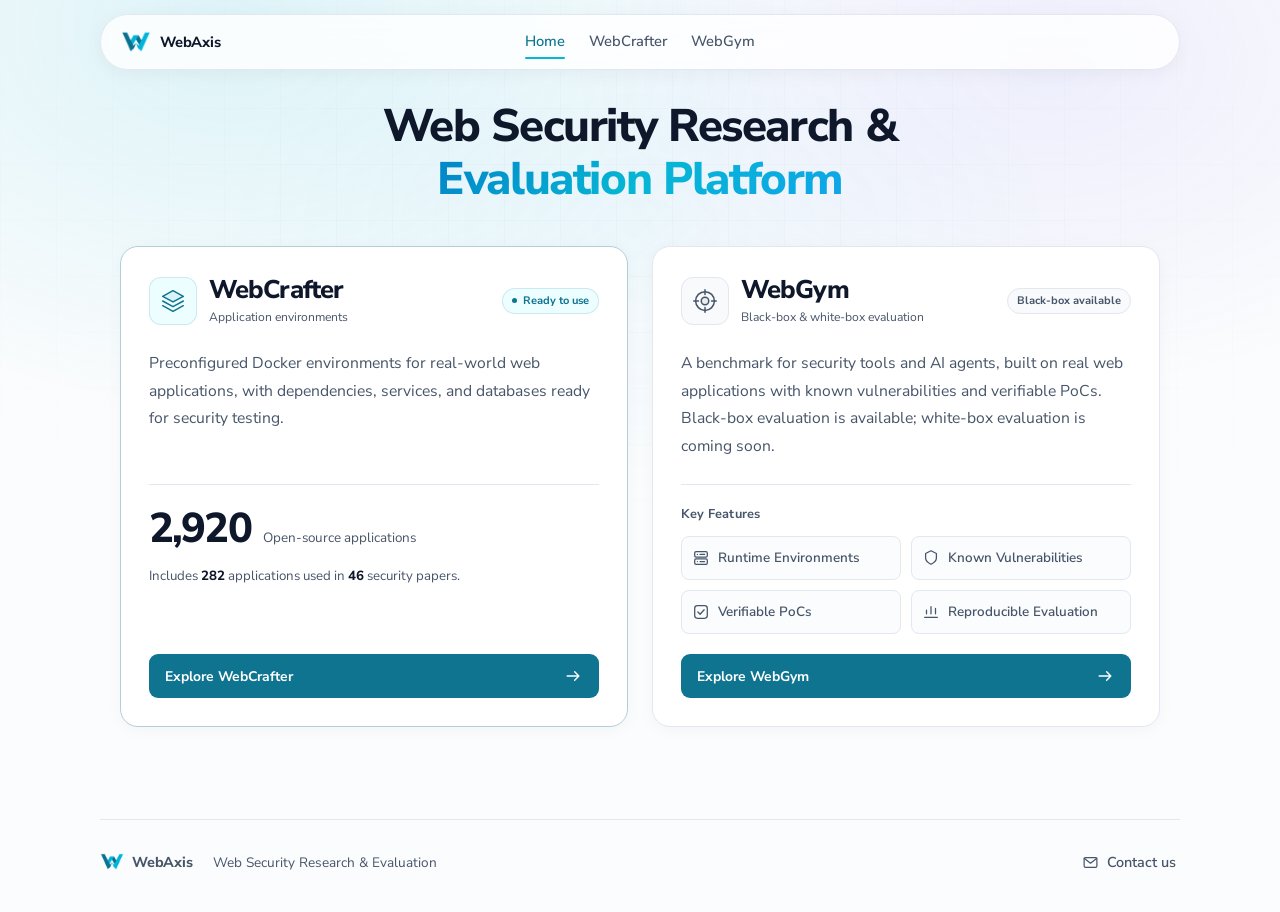
==== commit c74fa1ce: "Refine WebGym versions, site branding and shared footer" ====
--- a/index.html
+++ b/index.html
@@ -5,10 +5,11 @@
     <meta name="viewport" content="width=device-width, initial-scale=1" />
     <meta name="description" content="WebAxis: Application runtime environments and security evaluation tools for web security research." />
     <title>WebAxis</title>
-    <link rel="icon" type="image/svg+xml" href="./assets/icons/favicon.svg" />
-    <link rel="icon" type="image/png" sizes="32x32" href="./assets/icons/favicon-32x32.png" />
-    <link rel="icon" type="image/png" sizes="16x16" href="./assets/icons/favicon-16x16.png" />
-    <link rel="shortcut icon" href="./favicon.ico" />
+    <link rel="icon" type="image/png" sizes="192x192" href="./assets/icons/webaxis-icon-192.png?v=2" />
+    <link rel="icon" type="image/png" sizes="32x32" href="./assets/icons/favicon-32x32.png?v=2" />
+    <link rel="icon" type="image/png" sizes="16x16" href="./assets/icons/favicon-16x16.png?v=2" />
+    <link rel="apple-touch-icon" sizes="180x180" href="./assets/icons/apple-touch-icon.png?v=2" />
+    <link rel="shortcut icon" href="./favicon.ico?v=2" />
     <link rel="preconnect" href="https://fonts.googleapis.com" />
     <link rel="preconnect" href="https://fonts.gstatic.com" crossorigin />
     <link href="https://fonts.googleapis.com/css2?family=Fira+Code:wght@400..700&family=Nunito+Sans:ital,opsz,wght@0,6..12,300..800;1,6..12,300..800&display=swap" rel="stylesheet" />
@@ -19,7 +20,7 @@
 
     <header class="topbar page-width">
       <a class="brand" href="./index.html" aria-label="Home">
-        <span class="brand-mark" aria-hidden="true"><i></i><i></i><i></i></span>
+        <img class="brand-mark" src="./assets/icons/webaxis-mark.png?v=2" width="30" height="30" alt="" aria-hidden="true" />
         <span>
           <strong>WebAxis</strong>
         </span>
@@ -29,13 +30,8 @@
 
         <a class="nav-link" href="./crafter/index.html">WebCrafter</a>
 
-        <!-- WebGym: Coming Soon -->
-        <span class="nav-link nav-link-disabled" aria-disabled="true">
-          <span>WebGym</span>
-          <small class="nav-soon-badge">Coming Soon</small>
-        </span>
+        <a class="nav-link" href="./gym/index.html">WebGym</a>
 
-        <a class="nav-link" href="./about.html">Contact Us</a>
       </nav>
     </header>
 
@@ -89,12 +85,12 @@
                   </span>
                   <div>
                     <h2 class="platform-name" id="platform-gym-title">WebGym</h2>
-                    <p class="platform-kind">Security tool evaluation</p>
+                    <p class="platform-kind">Black-box &amp; white-box evaluation</p>
                   </div>
                 </div>
-                <span class="platform-status">In development</span>
+                <span class="platform-status">Black-box available</span>
               </div>
-              <p class="platform-description">Web applications with known vulnerabilities and verifiable PoCs for reproducible evaluation of security tools, including scanners, fuzzers, and AI agents.</p>
+              <p class="platform-description">A benchmark for security tools and AI agents, built on real web applications with known vulnerabilities and verifiable PoCs. Black-box evaluation is available; white-box evaluation is coming soon.</p>
               <div class="platform-details">
                 <p class="platform-detail-label">Key Features</p>
                 <ul class="platform-capabilities">
@@ -104,15 +100,31 @@
                   <li><svg aria-hidden="true" viewBox="0 0 20 20" fill="none" stroke="currentColor" stroke-width="1.4" stroke-linecap="round" stroke-linejoin="round"><path d="M3 16h14M5 12V8m5 4V4m5 8V6"/></svg><span>Reproducible Evaluation</span></li>
                 </ul>
               </div>
-              <div class="platform-pending">
-                <svg aria-hidden="true" viewBox="0 0 24 24" fill="none" stroke="currentColor" stroke-width="1.6" stroke-linecap="round" stroke-linejoin="round"><circle cx="12" cy="12" r="8"/><path d="M12 7v5l3 2"/></svg>
-                <span>Coming soon</span>
-              </div>
+              <a class="platform-link" href="./gym/index.html">
+                <span>Explore WebGym</span>
+                <svg aria-hidden="true" viewBox="0 0 24 24" fill="none" stroke="currentColor" stroke-width="1.7" stroke-linecap="round" stroke-linejoin="round"><path d="M5 12h14m-5-5 5 5-5 5"/></svg>
+              </a>
             </article>
           </section>
         </div>
       </section>
     </main>
+
+    <footer class="site-footer">
+      <div class="site-footer-inner page-width">
+        <div class="site-footer-identity">
+          <a class="site-footer-brand" href="./index.html" aria-label="WebAxis home">
+            <img src="./assets/icons/webaxis-mark.png?v=2" width="24" height="24" alt="" aria-hidden="true" />
+            <span>WebAxis</span>
+          </a>
+          <p class="site-footer-note">Web Security Research &amp; Evaluation</p>
+        </div>
+        <a class="site-footer-contact" href="mailto:youkushi@polyu.edu.hk">
+          <svg width="17" height="17" viewBox="0 0 24 24" fill="none" stroke="currentColor" stroke-width="1.7" stroke-linecap="round" stroke-linejoin="round" aria-hidden="true" focusable="false"><rect x="3" y="5" width="18" height="14" rx="2"/><path d="m3 6 9 7 9-7"/></svg>
+          <span>Contact us</span>
+        </a>
+      </div>
+    </footer>
 
 
     <script src="./data/crafterhub-data.js?v=a4b21edb624f"></script>
--- a/css/style.css
+++ b/css/style.css
@@ -100,11 +100,8 @@
 .brand { display: inline-flex; align-items: center; justify-self: start; gap: 9px; flex-shrink: 0; }
 .brand strong { display: block; font-size: 0.92rem; font-weight: 750; line-height: 1.15; letter-spacing: -0.015em; }
 .brand small { display: block; margin-top: 3px; color: var(--accent-strong); font-size: 0.65rem; font-weight: 650; letter-spacing: 0.04em; line-height: 1.15; }
-.brand-mark { display: inline-flex; width: 22px; height: 20px; align-items: flex-end; gap: 2px; }
-.brand-mark i { display: block; width: 5px; border-radius: 2px 2px 1px 1px; background: var(--accent); transition: background 200ms ease; }
-.brand-mark i:nth-child(1) { height: 9px; opacity: 0.45; }
-.brand-mark i:nth-child(2) { height: 15px; opacity: 0.75; }
-.brand-mark i:nth-child(3) { height: 20px; }
+/* Align the visible logo with the wordmark's optical center. */
+.brand-mark { display: block; width: 30px; height: 30px; object-fit: contain; flex-shrink: 0; transform: translateY(-1px); }
 .main-nav { display: flex; align-items: center; justify-self: center; gap: 24px; color: var(--ink-soft); font-size: 0.92rem; font-weight: 550; }
 .nav-link {
   position: relative;
@@ -1060,6 +1057,25 @@
 .drawer-json-details summary:hover { color: var(--ink-soft); }
 
 main { flex: 1 0 auto; }
+
+/* Shared footer across the public site. */
+.site-footer { flex-shrink: 0; margin-top: 48px; padding-bottom: 8px; }
+.site-footer-inner { display: flex; align-items: center; justify-content: space-between; gap: 24px; padding-block: 20px; border-top: 1px solid var(--line); }
+.site-footer-identity { display: flex; flex-wrap: wrap; align-items: center; gap: 8px 20px; min-width: 0; }
+.site-footer-brand { display: inline-flex; align-items: center; gap: 8px; color: var(--ink-soft); font-size: .9rem; font-weight: 750; line-height: 1.4; letter-spacing: -.015em; }
+.site-footer-brand img { display: block; flex-shrink: 0; width: 24px; height: 24px; object-fit: contain; transform: translateY(-1px); }
+.site-footer-note { margin: 0; color: var(--ink-soft); font-size: .85rem; line-height: 1.6; }
+.site-footer-contact { display: inline-flex; flex-shrink: 0; align-items: center; gap: 8px; min-height: 44px; padding-inline: 4px; color: var(--ink-soft); font-size: .9rem; font-weight: 600; }
+.site-footer-contact svg { flex-shrink: 0; }
+.site-footer-contact:hover { color: var(--accent-strong); }
+.site-footer-contact:hover span { text-decoration: underline; text-underline-offset: 4px; }
+.site-footer-brand:hover { color: var(--accent-strong); }
+@media (max-width: 700px) {
+  .site-footer { margin-top: 32px; }
+  .site-footer-inner { align-items: flex-start; gap: 16px; }
+  .site-footer-identity { flex-direction: column; align-items: flex-start; gap: 6px; }
+  .site-footer-contact { margin-top: -10px; }
+}
 
 .toolbar-menu.has-value summary { color: var(--ink); }
 .app-grid { display: grid; grid-template-columns: repeat(4, minmax(0, 1fr)); gap: 10px; }
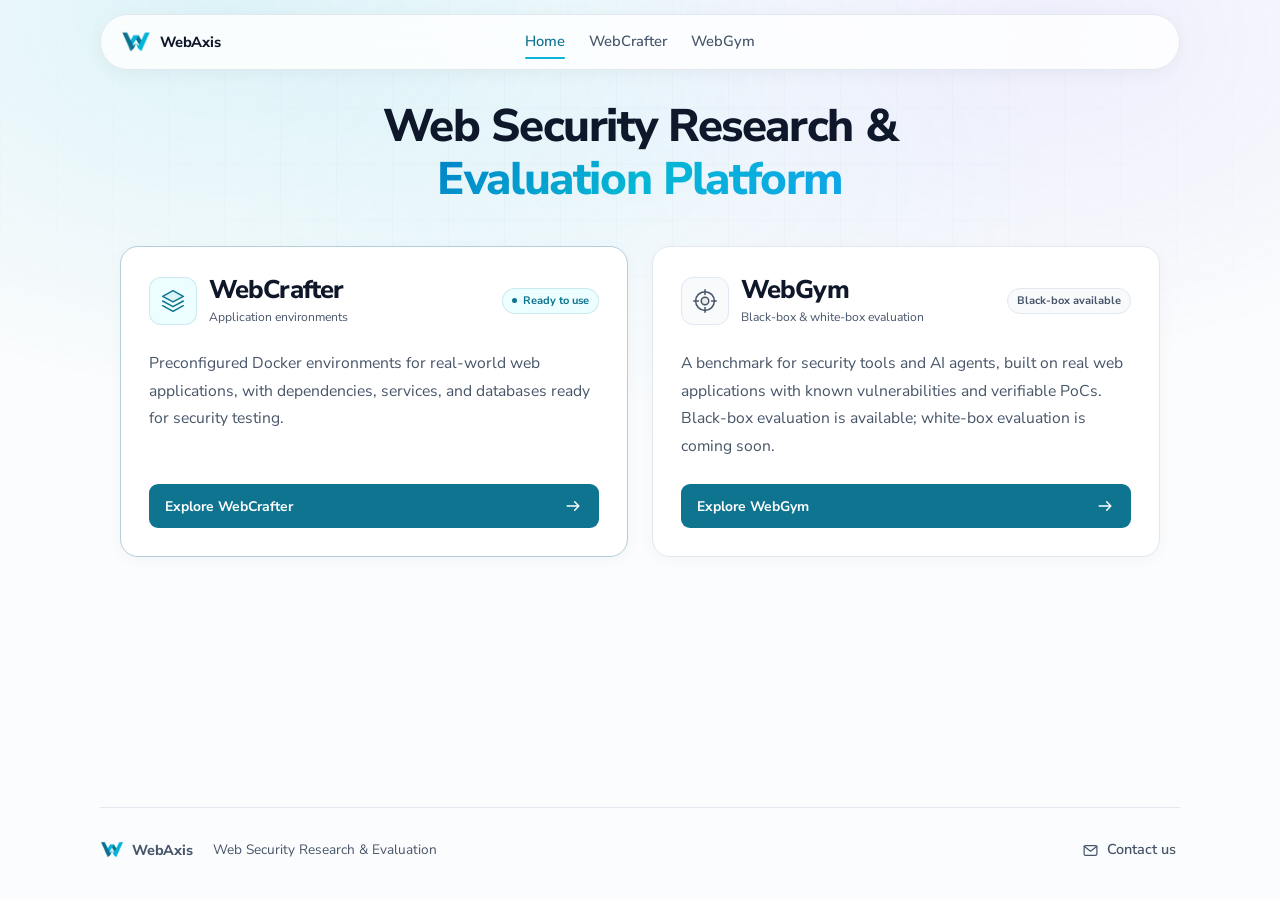
==== commit f12d5f12: "Simplify homepage platform cards" ====
--- a/index.html
+++ b/index.html
@@ -61,13 +61,6 @@
                 </span>
               </div>
               <p class="platform-description">Preconfigured Docker environments for real-world web applications, with dependencies, services, and databases ready for security testing.</p>
-              <div class="platform-details">
-                <div class="platform-scale">
-                  <strong>2,920</strong>
-                  <span>Open-source applications</span>
-                </div>
-                <p class="platform-coverage">Includes <strong>282</strong> applications used in <strong>46</strong> security papers.</p>
-              </div>
               <a class="platform-link" href="./crafter/index.html">
                 <span>Explore WebCrafter</span>
                 <svg aria-hidden="true" viewBox="0 0 24 24" fill="none" stroke="currentColor" stroke-width="1.7" stroke-linecap="round" stroke-linejoin="round"><path d="M5 12h14m-5-5 5 5-5 5"/></svg>
@@ -91,15 +84,6 @@
                 <span class="platform-status">Black-box available</span>
               </div>
               <p class="platform-description">A benchmark for security tools and AI agents, built on real web applications with known vulnerabilities and verifiable PoCs. Black-box evaluation is available; white-box evaluation is coming soon.</p>
-              <div class="platform-details">
-                <p class="platform-detail-label">Key Features</p>
-                <ul class="platform-capabilities">
-                  <li><svg aria-hidden="true" viewBox="0 0 20 20" fill="none" stroke="currentColor" stroke-width="1.4" stroke-linecap="round" stroke-linejoin="round"><rect x="3" y="3" width="14" height="6" rx="1.5"/><rect x="3" y="11" width="14" height="6" rx="1.5"/><path d="M6 6h.01M9 6h5M6 14h.01M9 14h5"/></svg><span>Runtime Environments</span></li>
-                  <li><svg aria-hidden="true" viewBox="0 0 20 20" fill="none" stroke="currentColor" stroke-width="1.4" stroke-linecap="round" stroke-linejoin="round"><path d="m10 2 6 3v5c0 4-6 7-6 7s-6-3-6-7V5l6-3Z"/></svg><span>Known Vulnerabilities</span></li>
-                  <li><svg aria-hidden="true" viewBox="0 0 20 20" fill="none" stroke="currentColor" stroke-width="1.4" stroke-linecap="round" stroke-linejoin="round"><rect x="3" y="3" width="14" height="14" rx="3"/><path d="m6.5 10 2.5 2.5 4.5-5"/></svg><span>Verifiable PoCs</span></li>
-                  <li><svg aria-hidden="true" viewBox="0 0 20 20" fill="none" stroke="currentColor" stroke-width="1.4" stroke-linecap="round" stroke-linejoin="round"><path d="M3 16h14M5 12V8m5 4V4m5 8V6"/></svg><span>Reproducible Evaluation</span></li>
-                </ul>
-              </div>
               <a class="platform-link" href="./gym/index.html">
                 <span>Explore WebGym</span>
                 <svg aria-hidden="true" viewBox="0 0 24 24" fill="none" stroke="currentColor" stroke-width="1.7" stroke-linecap="round" stroke-linejoin="round"><path d="M5 12h14m-5-5 5 5-5 5"/></svg>
--- a/css/style.css
+++ b/css/style.css
@@ -3729,7 +3729,6 @@
 .platform-card-crafter {
   border-color: color-mix(in srgb, var(--accent-strong) 22%, var(--line));
 }
-.platform-card-gym .platform-details { container-type: inline-size; }
 .platform-card-head {
   display: grid;
   grid-template-columns: minmax(0, 1fr) auto;
@@ -3803,78 +3802,6 @@
   font-size: 0.98rem;
   line-height: 1.75;
 }
-.platform-details {
-  margin-top: auto;
-  padding: 20px 0;
-  border-top: 1px solid var(--line);
-}
-.platform-scale {
-  display: flex;
-  align-items: baseline;
-  flex-wrap: wrap;
-  gap: 6px 12px;
-}
-.platform-scale > strong {
-  font-size: 2.6rem;
-  line-height: 1.15;
-  letter-spacing: -0.045em;
-  font-weight: 800;
-  font-variant-numeric: tabular-nums;
-}
-.platform-scale > span {
-  color: var(--ink-soft);
-  font-size: 0.84rem;
-}
-.platform-coverage {
-  margin: 12px 0 0;
-  color: var(--ink-soft);
-  font-size: 0.83rem;
-  line-height: 1.7;
-}
-.platform-coverage strong {
-  color: var(--ink);
-  font-weight: 750;
-}
-.platform-detail-label {
-  margin: 0 0 12px;
-  color: var(--ink-soft);
-  font-size: 0.8rem;
-  font-weight: 700;
-  letter-spacing: 0.015em;
-}
-.platform-capabilities {
-  display: grid;
-  grid-template-columns: repeat(2, minmax(0, 1fr));
-  gap: 10px;
-  margin: 0;
-  padding: 0;
-  list-style: none;
-}
-.platform-capabilities li {
-  display: flex;
-  align-items: center;
-  min-width: 0;
-  min-height: 44px;
-  gap: 8px;
-  padding: 10px;
-  border: 1px solid var(--line);
-  border-radius: 8px;
-  background: color-mix(in srgb, var(--paper) 65%, var(--surface));
-  color: var(--ink-soft);
-  font-size: 0.84rem;
-  font-weight: 600;
-  line-height: 1.5;
-}
-.platform-capabilities svg { width: 18px; height: 18px; flex-shrink: 0; }
-.platform-capabilities span { min-width: 0; overflow-wrap: anywhere; }
-@container (max-width: 360px) {
-  .platform-capabilities li {
-    flex-direction: column;
-    align-items: flex-start;
-    gap: 7px;
-  }
-  .platform-capabilities span { text-wrap: balance; }
-}
 .platform-link, .platform-pending {
   display: flex;
   align-items: center;
@@ -3887,6 +3814,7 @@
 .platform-link {
   justify-content: space-between;
   gap: 12px;
+  margin-top: auto;
   padding: 11px 16px;
   color: var(--surface);
   background: var(--accent-strong);
@@ -3909,9 +3837,8 @@
     .platform-card {
       display: grid;
       grid-template-rows: subgrid;
-      grid-row: span 4;
+      grid-row: span 3;
     }
-    .platform-details { margin-top: 0; }
   }
 }
 @media (max-width: 820px) {
@@ -3928,7 +3855,6 @@
   .platform-kind { font-size: 0.7rem; }
   .platform-status { font-size: 0.63rem; padding: 5px 7px; }
   .platform-description { margin: 20px 0; font-size: 0.93rem; }
-  .platform-scale > strong { font-size: 2.3rem; }
 }
 @media (prefers-reduced-motion: reduce) {
   .platform-link, .platform-link svg { transition: none; }
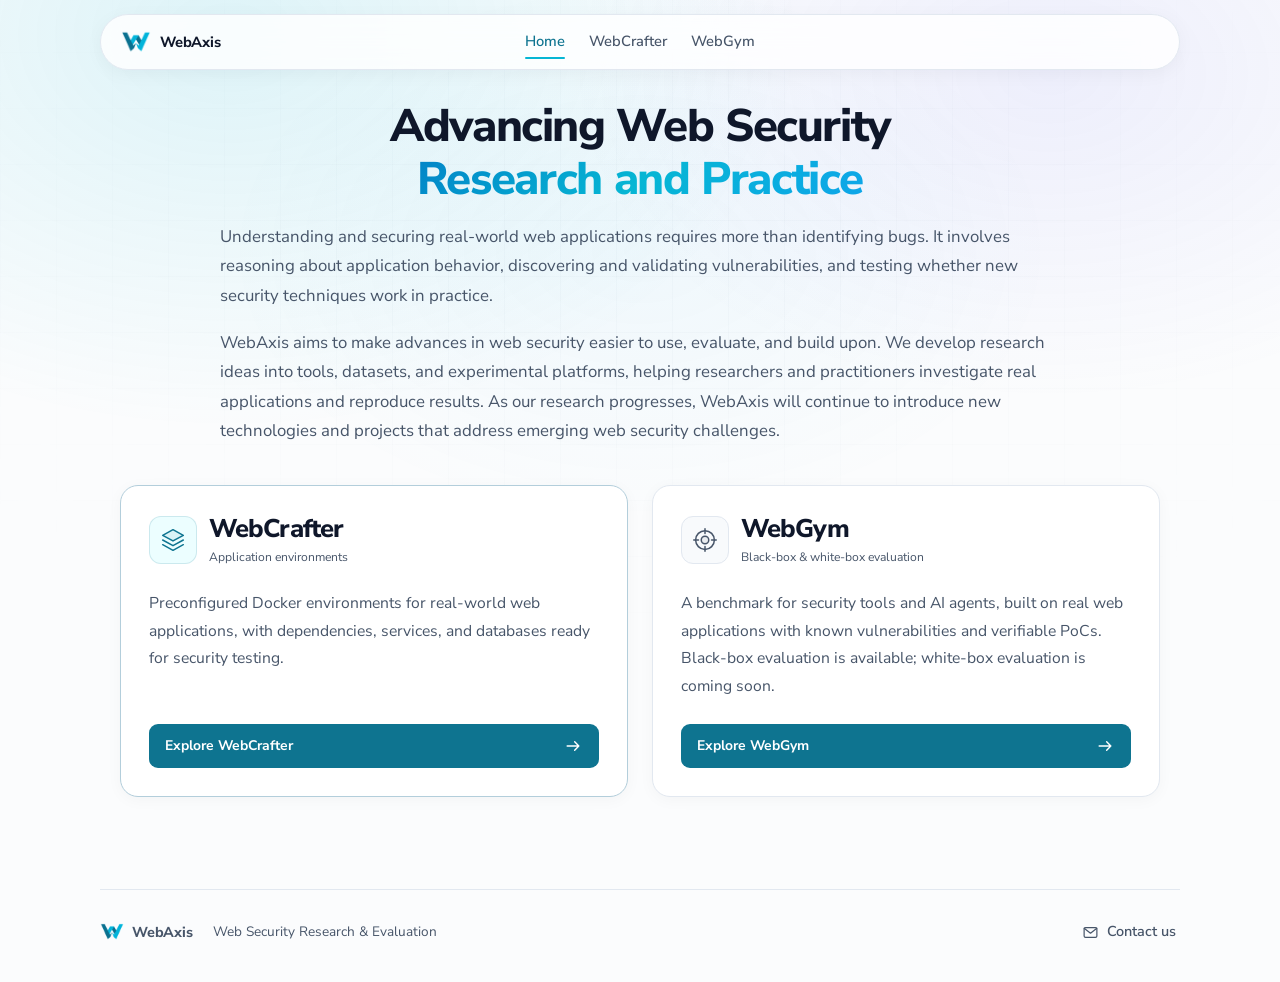
==== commit f05257b1: "Clarify WebAxis vision and WebGym release status" ====
--- a/index.html
+++ b/index.html
@@ -36,10 +36,12 @@
     </header>
 
     <main id="top">
-      <!-- Ultra-Concise Portal Hero & Dual Platform Launchpad -->
+      <!-- Platform introduction and product entry points. -->
       <section class="hero portal-hero" id="overview">
         <div class="page-width">
-          <h1>Web Security Research & <span class="hero-accent">Evaluation Platform</span></h1>
+          <h1>Advancing Web Security <span class="hero-accent">Research and Practice</span></h1>
+          <p class="portal-lead">Understanding and securing real-world web applications requires more than identifying bugs. It involves reasoning about application behavior, discovering and validating vulnerabilities, and testing whether new security techniques work in practice.</p>
+          <p class="portal-lead">WebAxis aims to make advances in web security easier to use, evaluate, and build upon. We develop research ideas into tools, datasets, and experimental platforms, helping researchers and practitioners investigate real applications and reproduce results. As our research progresses, WebAxis will continue to introduce new technologies and projects that address emerging web security challenges.</p>
 
           <section class="platform-grid" id="platforms" aria-label="Research platforms">
             <article class="platform-card platform-card-crafter" aria-labelledby="platform-crafter-title">
@@ -56,9 +58,6 @@
                     <p class="platform-kind">Application environments</p>
                   </div>
                 </div>
-                <span class="platform-status platform-status-ready">
-                  <i aria-hidden="true"></i><span>Ready to use</span>
-                </span>
               </div>
               <p class="platform-description">Preconfigured Docker environments for real-world web applications, with dependencies, services, and databases ready for security testing.</p>
               <a class="platform-link" href="./crafter/index.html">
@@ -81,7 +80,6 @@
                     <p class="platform-kind">Black-box &amp; white-box evaluation</p>
                   </div>
                 </div>
-                <span class="platform-status">Black-box available</span>
               </div>
               <p class="platform-description">A benchmark for security tools and AI agents, built on real web applications with known vulnerabilities and verifiable PoCs. Black-box evaluation is available; white-box evaluation is coming soon.</p>
               <a class="platform-link" href="./gym/index.html">
--- a/css/style.css
+++ b/css/style.css
@@ -3034,12 +3034,15 @@
   max-width: 860px;
 }
 .portal-lead {
-  max-width: 720px;
-  margin: 0 auto 16px;
+  max-width: 840px;
+  margin: 0 auto;
   font-size: 1.05rem;
-  line-height: 1.65;
+  line-height: 1.75;
   color: var(--ink-soft);
-}
+  text-align: left;
+  text-wrap: pretty;
+}
+.portal-lead + .portal-lead { margin-top: 18px; }
 .portal-actions {
   display: flex;
   flex-wrap: wrap;
@@ -3731,7 +3734,7 @@
 }
 .platform-card-head {
   display: grid;
-  grid-template-columns: minmax(0, 1fr) auto;
+  grid-template-columns: minmax(0, 1fr);
   align-items: center;
   gap: 12px;
 }
@@ -3769,32 +3772,6 @@
   color: var(--ink-soft);
   font-size: 0.76rem;
   line-height: 1.4;
-}
-.platform-status {
-  display: inline-flex;
-  align-items: center;
-  justify-content: center;
-  gap: 6px;
-  padding: 5px 9px;
-  border: 1px solid var(--line);
-  border-radius: 999px;
-  background: var(--paper);
-  color: var(--ink-soft);
-  font-size: 0.68rem;
-  line-height: 1.3;
-  font-weight: 700;
-  white-space: nowrap;
-}
-.platform-status-ready {
-  border-color: color-mix(in srgb, var(--accent-strong) 15%, transparent);
-  background: var(--accent-soft);
-  color: var(--accent-strong);
-}
-.platform-status-ready i {
-  width: 5px;
-  height: 5px;
-  border-radius: 50%;
-  background: currentColor;
 }
 .platform-description {
   margin: 24px 0;
@@ -3853,7 +3830,6 @@
   .platform-icon svg { width: 26px; height: 26px; }
   .platform-card .platform-name { font-size: 1.4rem; }
   .platform-kind { font-size: 0.7rem; }
-  .platform-status { font-size: 0.63rem; padding: 5px 7px; }
   .platform-description { margin: 20px 0; font-size: 0.93rem; }
 }
 @media (prefers-reduced-motion: reduce) {
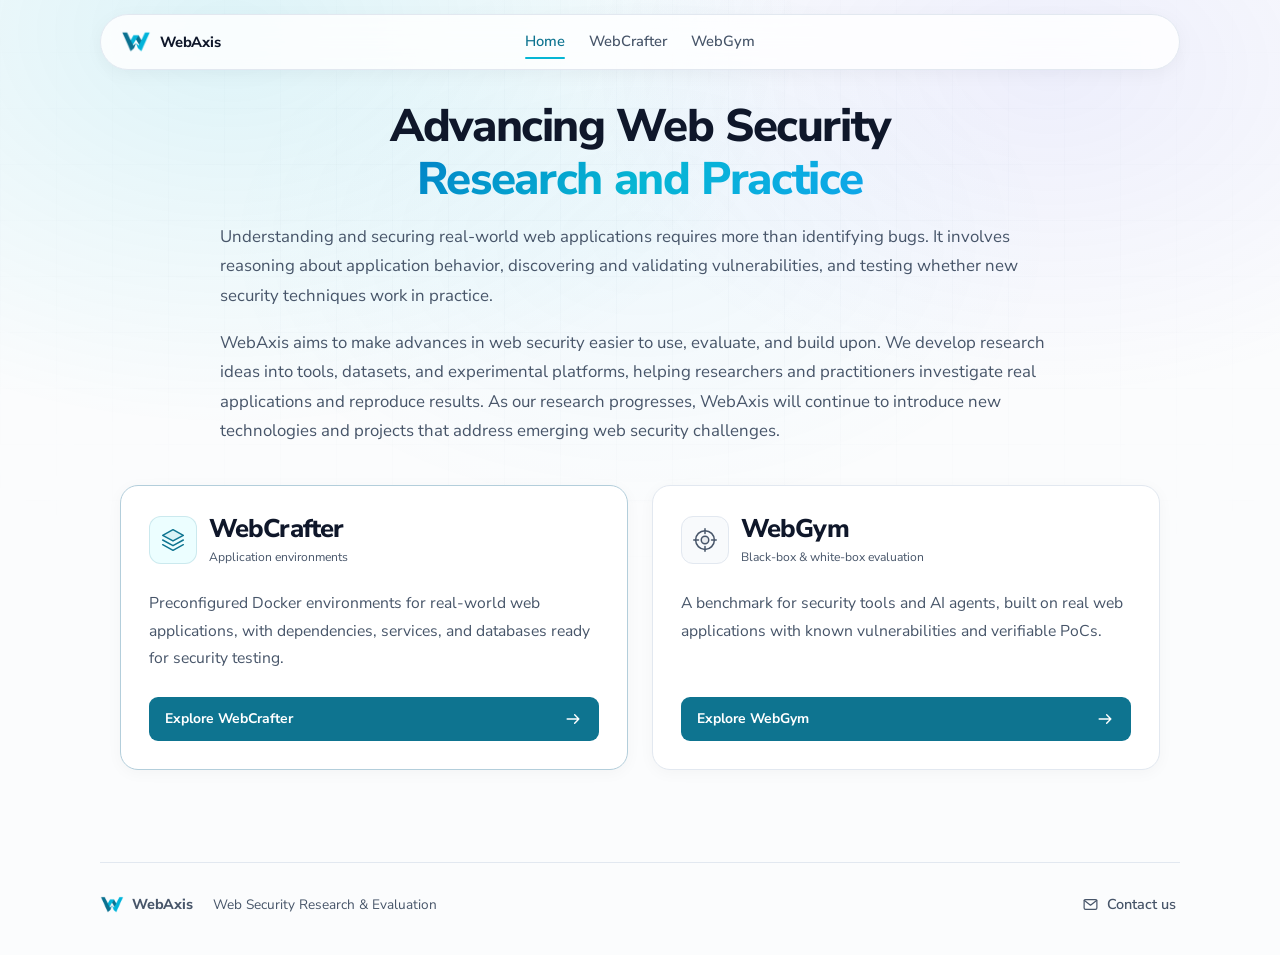
==== commit ac4a315b: "Refine website copy, WebGym metrics, and layout" ====
--- a/index.html
+++ b/index.html
@@ -81,7 +81,7 @@
                   </div>
                 </div>
               </div>
-              <p class="platform-description">A benchmark for security tools and AI agents, built on real web applications with known vulnerabilities and verifiable PoCs. Black-box evaluation is available; white-box evaluation is coming soon.</p>
+              <p class="platform-description">A benchmark for security tools and AI agents, built on real web applications with known vulnerabilities and verifiable PoCs.</p>
               <a class="platform-link" href="./gym/index.html">
                 <span>Explore WebGym</span>
                 <svg aria-hidden="true" viewBox="0 0 24 24" fill="none" stroke="currentColor" stroke-width="1.7" stroke-linecap="round" stroke-linejoin="round"><path d="M5 12h14m-5-5 5 5-5 5"/></svg>
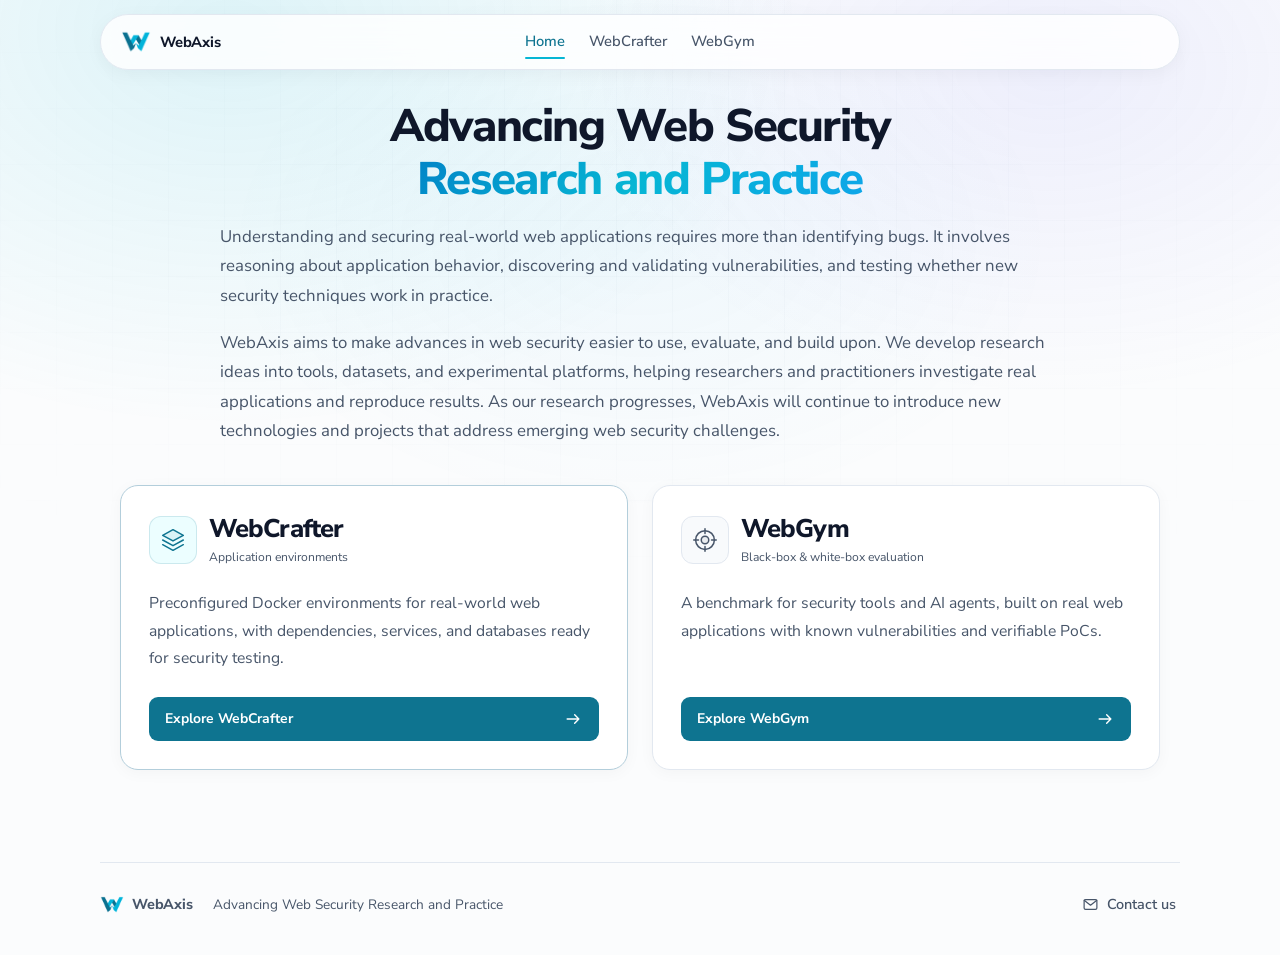
==== commit 70817b77: "Unify WebAxis slogan across the website and brand guidelines" ====
--- a/index.html
+++ b/index.html
@@ -3,7 +3,7 @@
   <head>
     <meta charset="utf-8" />
     <meta name="viewport" content="width=device-width, initial-scale=1" />
-    <meta name="description" content="WebAxis: Application runtime environments and security evaluation tools for web security research." />
+    <meta name="description" content="WebAxis: Advancing Web Security Research and Practice. Tools, datasets, and runtime environments for web security research." />
     <title>WebAxis</title>
     <link rel="icon" type="image/png" sizes="192x192" href="./assets/icons/webaxis-icon-192.png?v=2" />
     <link rel="icon" type="image/png" sizes="32x32" href="./assets/icons/favicon-32x32.png?v=2" />
@@ -99,7 +99,7 @@
             <img src="./assets/icons/webaxis-mark.png?v=2" width="24" height="24" alt="" aria-hidden="true" />
             <span>WebAxis</span>
           </a>
-          <p class="site-footer-note">Web Security Research &amp; Evaluation</p>
+          <p class="site-footer-note">Advancing Web Security Research and Practice</p>
         </div>
         <a class="site-footer-contact" href="mailto:youkushi@polyu.edu.hk">
           <svg width="17" height="17" viewBox="0 0 24 24" fill="none" stroke="currentColor" stroke-width="1.7" stroke-linecap="round" stroke-linejoin="round" aria-hidden="true" focusable="false"><rect x="3" y="5" width="18" height="14" rx="2"/><path d="m3 6 9 7 9-7"/></svg>
